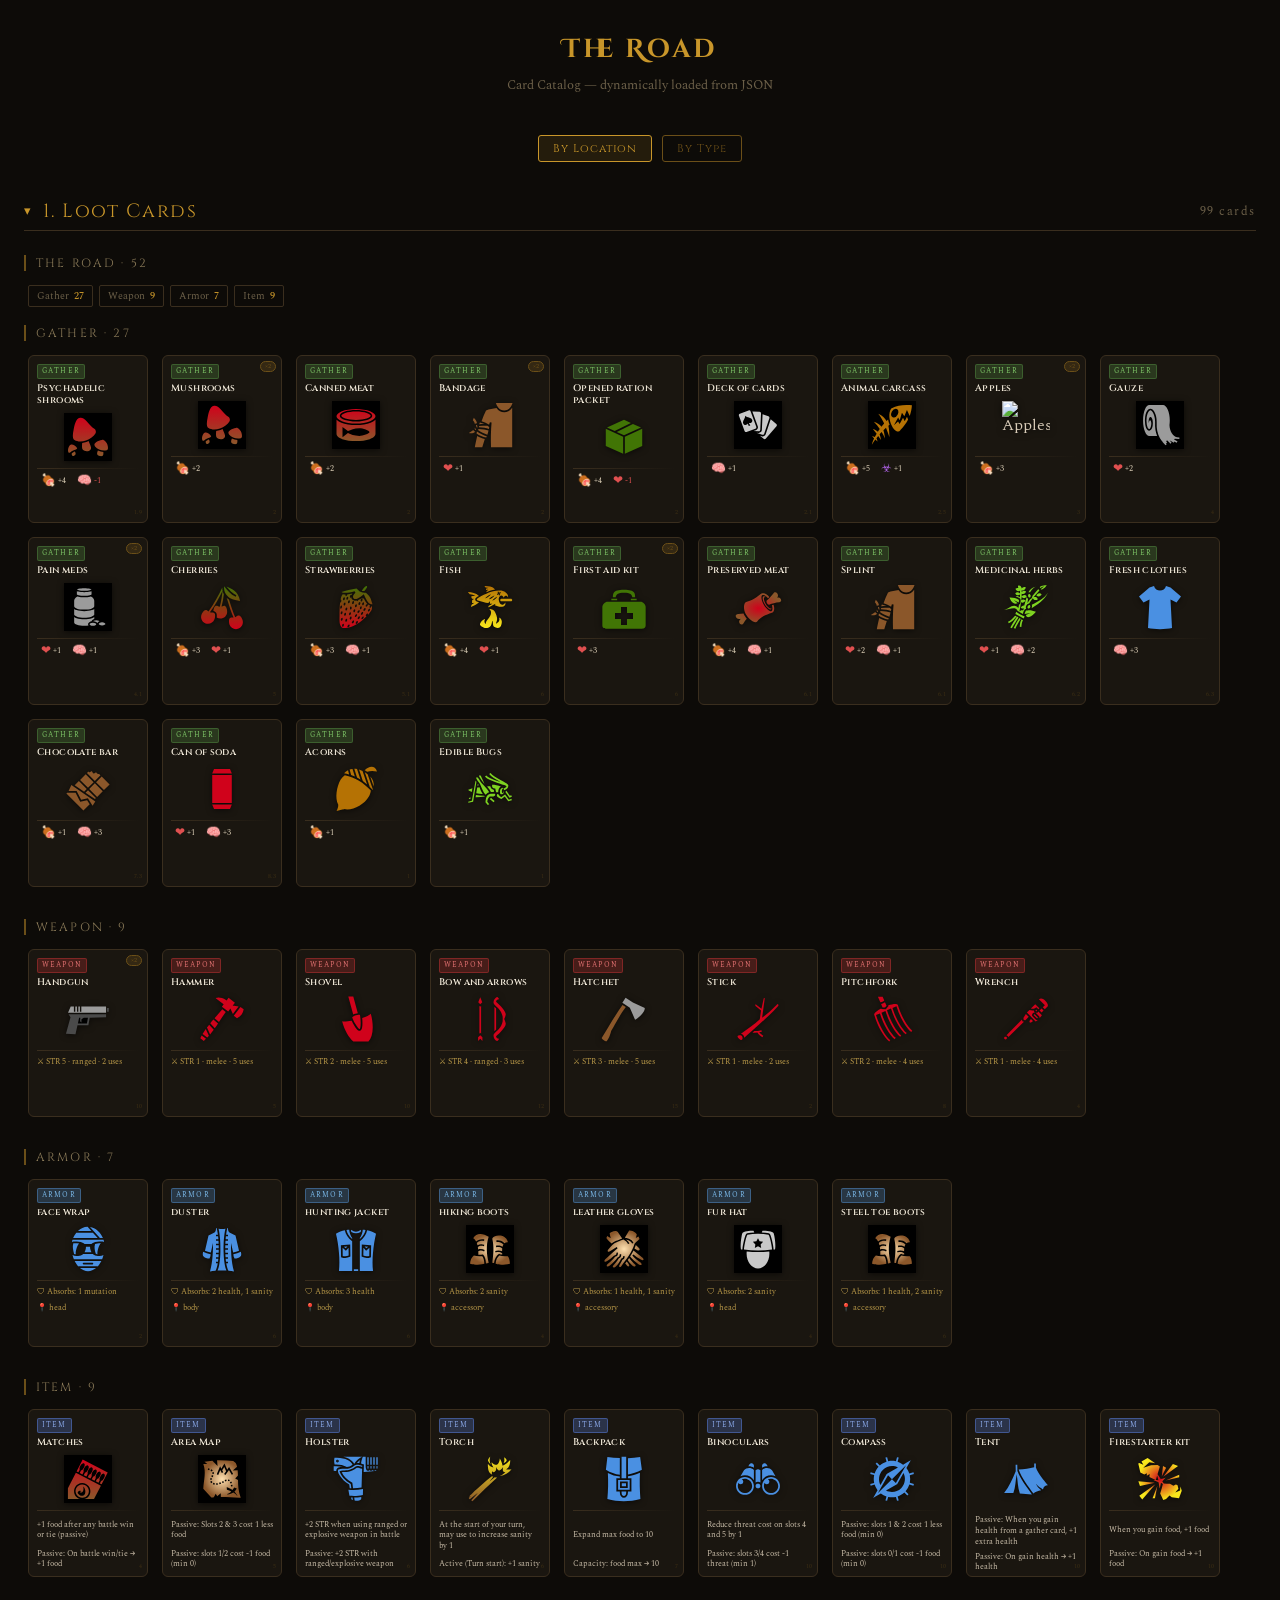
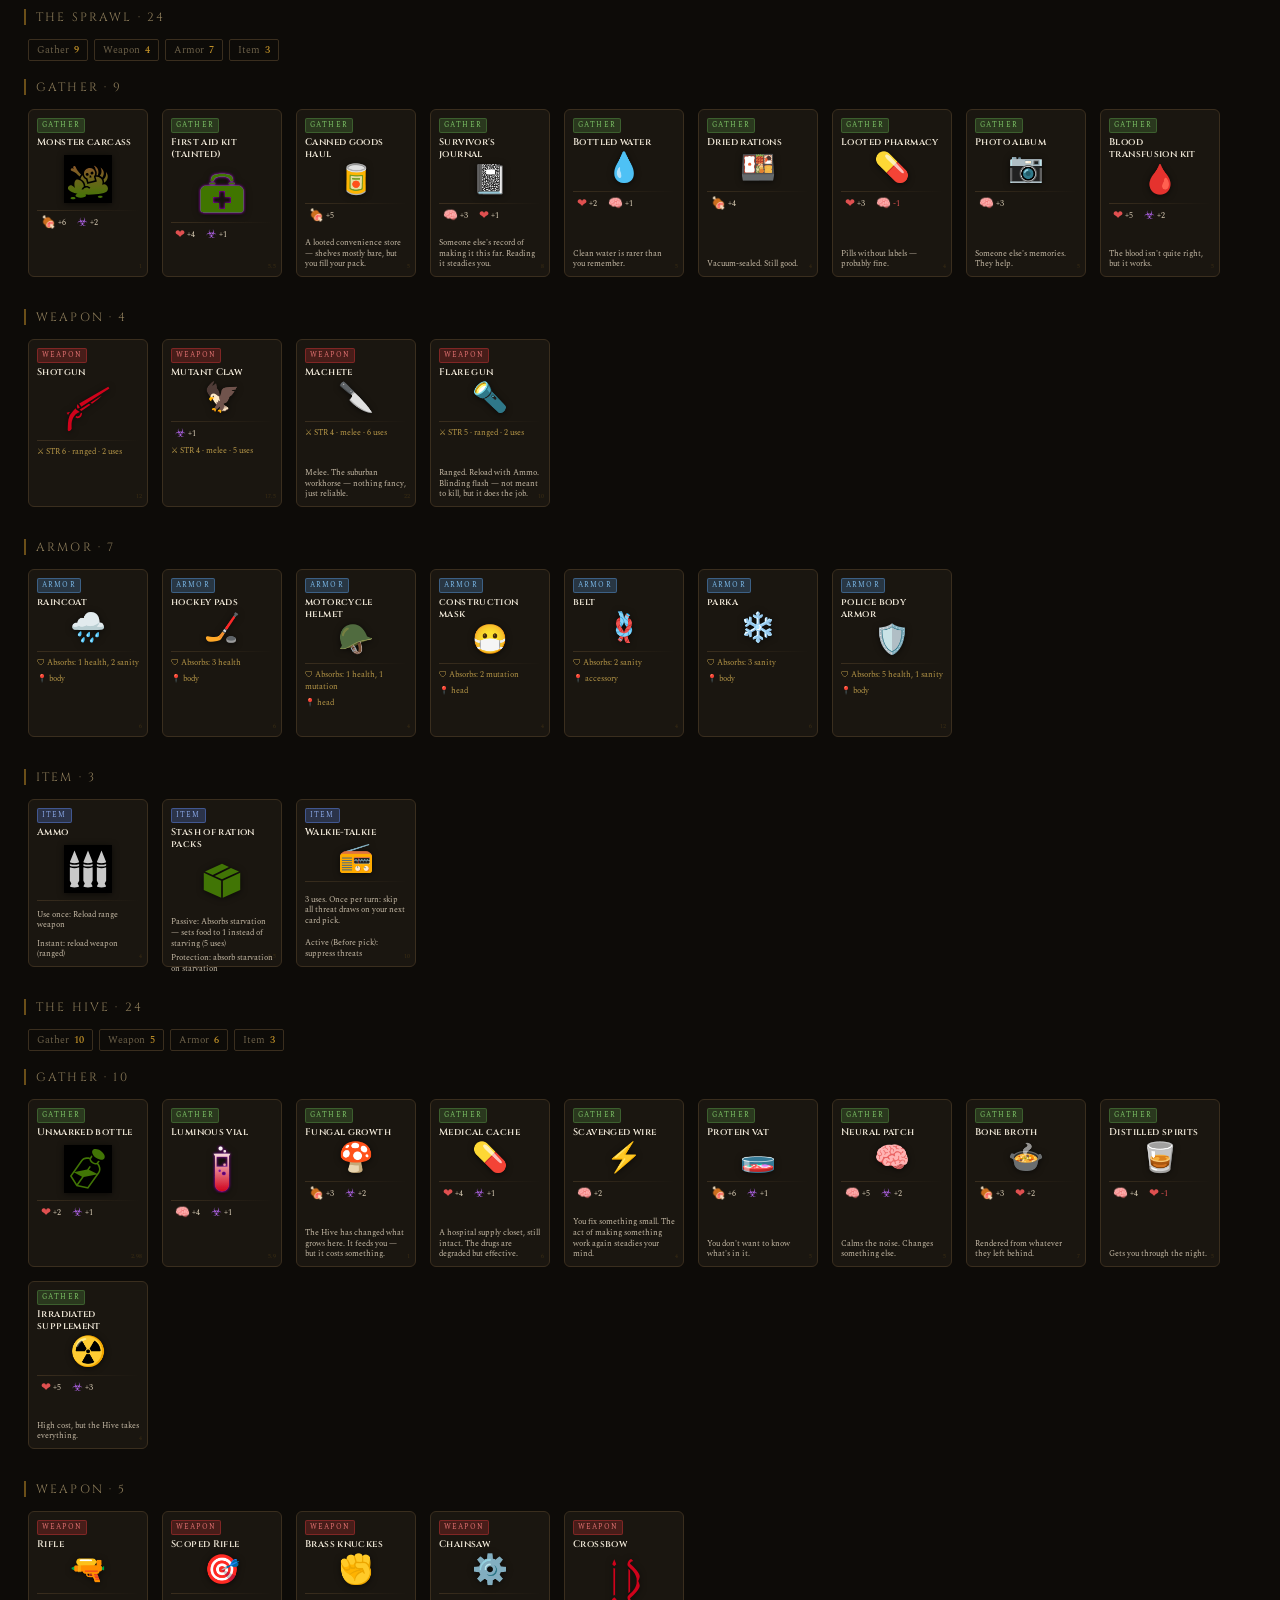
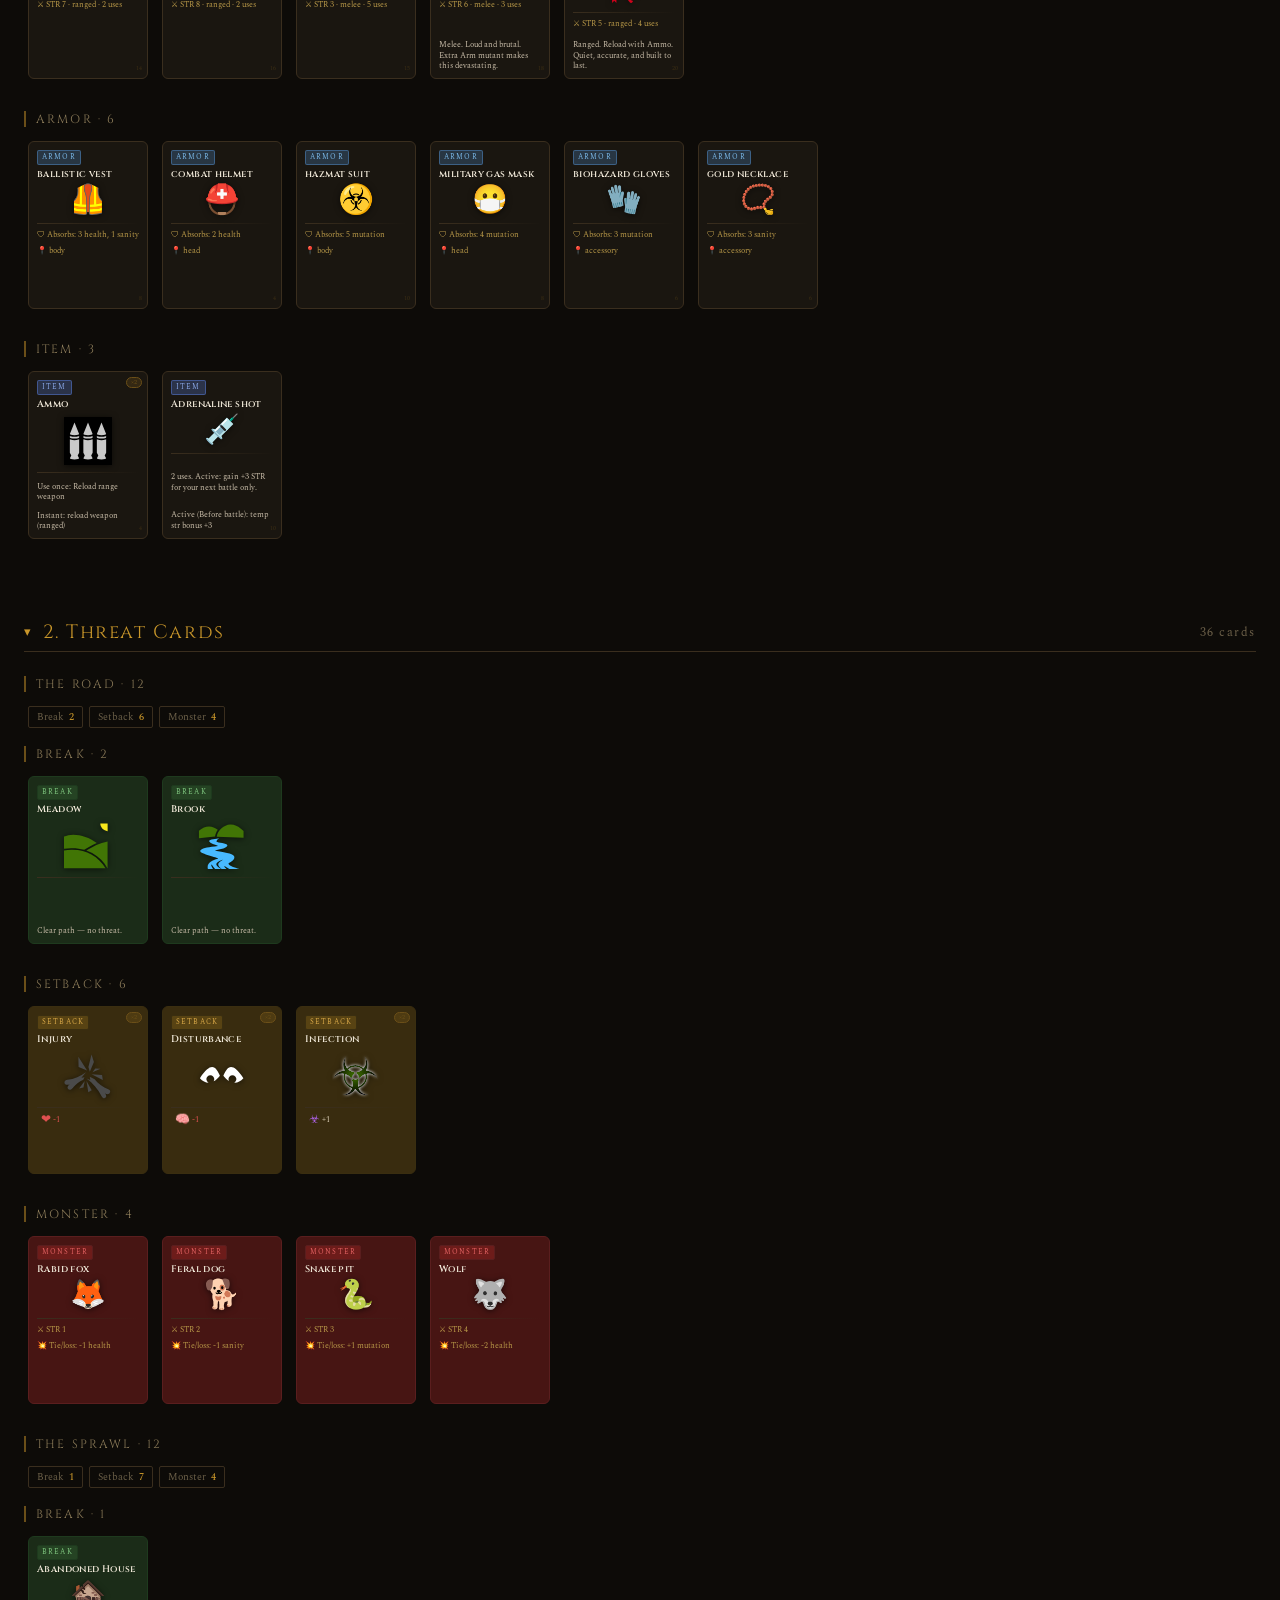
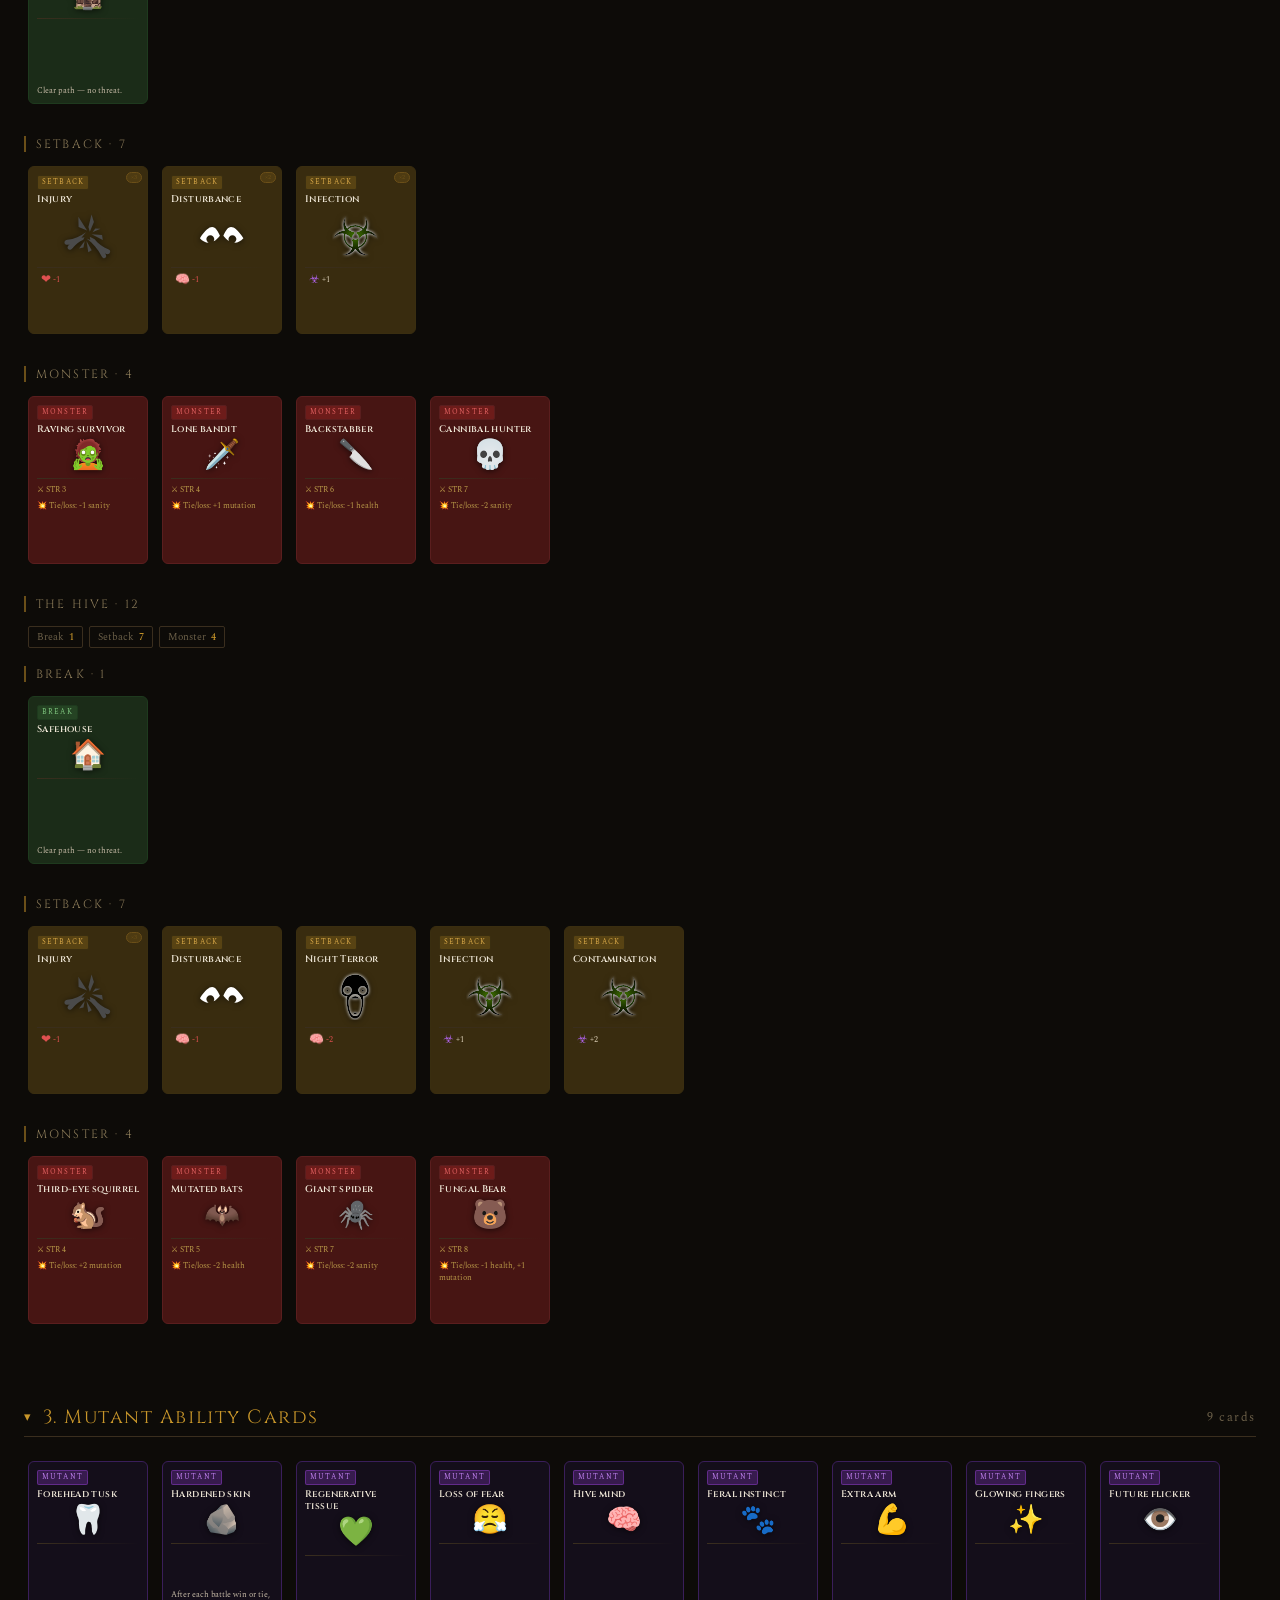
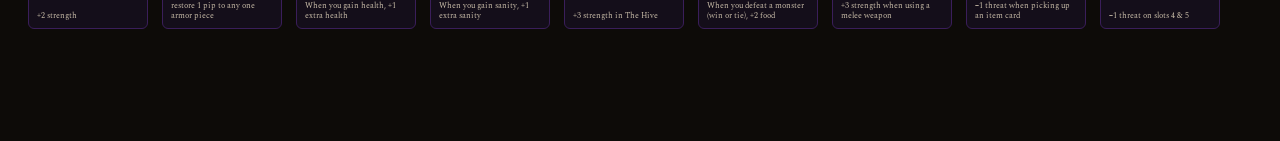
==== catalog.html @ d45b9154 "code regactoring part 1 (broken)" ====
<!DOCTYPE html>
<html lang="en">
<head>
  <meta charset="UTF-8">
  <meta name="viewport" content="width=device-width, initial-scale=1.0">
  <title>The Road — Card Catalog</title>
  <link href="https://fonts.googleapis.com/css2?family=Cinzel+Decorative:wght@700&family=Cinzel:wght@400;600&family=Spectral:wght@300;400;500&display=swap" rel="stylesheet">
  <style>
    *, *::before, *::after { box-sizing: border-box; margin: 0; padding: 0; }

    :root {
      --bg:       #0d0b08;
      --surface:  #141210;
      --border:   #3a2e1e;
      --gold:     #c8962a;
      --gold-dim: #6b4f18;
      --card-w:   120px;
      --card-h:   168px;
    }

    body {
      background: var(--bg);
      color: #d8cbb8;
      font-family: 'Spectral', serif;
      padding: 32px 24px 64px;
      min-height: 100vh;
    }

    h1 {
      font-family: 'Cinzel Decorative', cursive;
      font-size: 1.6rem;
      color: var(--gold);
      text-align: center;
      margin-bottom: 8px;
      letter-spacing: 0.1em;
    }

    .subtitle {
      text-align: center;
      font-size: 0.8rem;
      color: #6b5f48;
      margin-bottom: 40px;
      font-family: 'Spectral', serif;
    }

    /* ── Section headings ── */
    .section {
      margin-bottom: 48px;
    }

    .section-title {
      font-family: 'Cinzel', serif;
      font-size: 1.2rem;
      color: var(--gold);
      border-bottom: 1px solid var(--border);
      padding-bottom: 6px;
      margin-bottom: 24px;
      letter-spacing: 0.08em;
      cursor: pointer;
      user-select: none;
      display: flex;
      align-items: center;
      gap: 10px;
    }
    .section-title::before {
      content: '▾';
      font-size: 0.8rem;
      transition: transform 0.2s;
    }
    .section-title.collapsed::before {
      transform: rotate(-90deg);
    }
    .section-title .card-count {
      font-family: 'Spectral', serif;
      font-size: 0.75rem;
      color: #6b5f48;
      margin-left: auto;
    }

    .section-body {
      overflow: hidden;
    }
    .section-body.collapsed {
      display: none;
    }

    .group {
      margin-bottom: 32px;
    }

    .group-title {
      font-family: 'Cinzel', serif;
      font-size: 0.75rem;
      color: #8a7a58;
      text-transform: uppercase;
      letter-spacing: 0.18em;
      margin-bottom: 14px;
      padding-left: 4px;
      border-left: 2px solid var(--gold-dim);
      padding-left: 10px;
    }

    .card-row {
      display: flex;
      flex-wrap: wrap;
      gap: 14px;
      padding-left: 4px;
    }

    /* ── Loot card ── */
    .loot-card {
      width: var(--card-w);
      height: var(--card-h);
      background: #1a1610;
      border: 1px solid var(--border);
      border-radius: 6px;
      position: relative;
      display: flex;
      flex-direction: column;
      align-items: flex-start;
      justify-content: flex-start;
      padding: 8px 8px 6px;
      gap: 4px;
      cursor: default;
      transition: border-color 0.15s, box-shadow 0.15s;
    }
    .loot-card:hover {
      border-color: var(--gold-dim);
      box-shadow: 0 4px 20px rgba(200,150,42,0.12);
    }

    /* ── Threat card ── */
    .threat-card {
      width: var(--card-w);
      height: var(--card-h);
      background: #160f0f;
      border: 1px solid #3a1e1e;
      border-radius: 6px;
      position: relative;
      display: flex;
      flex-direction: column;
      align-items: flex-start;
      padding: 8px 8px 6px;
      gap: 4px;
      cursor: default;
      transition: border-color 0.15s, box-shadow 0.15s;
    }
    .threat-card:hover {
      border-color: #6b3030;
      box-shadow: 0 4px 20px rgba(200,50,50,0.12);
    }
    .ttype-monster { border-color: #5a1e1e !important; }
    .ttype-setback { border-color: #3a2e10 !important; }
    .ttype-break   { border-color: #1e3a1e !important; }

    /* ── Mutant card ── */
    .mutant-card {
      width: var(--card-w);
      height: var(--card-h);
      background: #140e1a;
      border: 1px solid #3a1e5a;
      border-radius: 6px;
      position: relative;
      display: flex;
      flex-direction: column;
      align-items: flex-start;
      padding: 8px 8px 6px;
      gap: 4px;
      cursor: default;
      transition: border-color 0.15s, box-shadow 0.15s;
    }
    .mutant-card:hover {
      border-color: #7a3ea8;
      box-shadow: 0 4px 20px rgba(120,50,200,0.14);
    }

    /* ── Shared card internals ── */
    .card-type-badge {
      font-size: 0.44rem;
      letter-spacing: 0.16em;
      text-transform: uppercase;
      padding: 1px 4px;
      border-radius: 2px;
      align-self: flex-start;
      line-height: 1.6;
    }
    .badge-gather  { background: rgba(74,122,58,0.35);  color: #7dc466; border: 1px solid rgba(74,122,58,0.6); }
    .badge-item    { background: rgba(85,119,204,0.3);  color: #8aa8e8; border: 1px solid rgba(85,119,204,0.55); }
    .badge-weapon  { background: rgba(176,48,48,0.3);   color: #e07070; border: 1px solid rgba(176,48,48,0.55); }
    .badge-vehicle { background: rgba(180,120,20,0.3);  color: #d8a040; border: 1px solid rgba(180,120,20,0.55); }
    .badge-armor   { background: rgba(80,140,200,0.28); color: #7ab8e8; border: 1px solid rgba(80,140,200,0.5); }
    .badge-mutant  { background: rgba(140,60,200,0.3);  color: #c080f0; border: 1px solid rgba(140,60,200,0.5); }
    .ttype-break   { background: rgba(60,120,60,0.3);   color: #80c880; border: 1px solid rgba(60,120,60,0.5); }
    .ttype-setback { background: rgba(160,120,30,0.3);  color: #d8a848; border: 1px solid rgba(160,120,30,0.5); }
    .ttype-monster { background: rgba(180,40,40,0.35);  color: #e06060; border: 1px solid rgba(180,40,40,0.6); }

    .card-name {
      font-family: 'Cinzel', serif;
      font-size: 0.6rem;
      font-weight: 600;
      color: #f0e8d8;
      line-height: 1.25;
      letter-spacing: 0.04em;
    }

    .card-icon-img {
      font-size: 1.8rem;
      line-height: 1;
      text-align: center;
      display: block;
      margin: 2px auto 2px;
      filter: drop-shadow(0 1px 3px rgba(0,0,0,0.6));
      align-self: center;
    }
    img.card-icon-img {
      width: 48px;
      height: 48px;
      object-fit: contain;
      font-size: unset;
      display: block;
      margin: 2px auto 2px;
    }

    .card-divider {
      height: 1px;
      background: linear-gradient(to right, var(--border), transparent);
      margin: 1px 0;
      width: 100%;
    }

    .card-effects { display: flex; flex-wrap: wrap; gap: 3px; }

    .effect-chip {
      font-size: 0.5rem;
      padding: 1px 4px;
      border-radius: 2px;
      display: flex;
      align-items: center;
      gap: 2px;
      font-family: 'Spectral', serif;
    }
    .effect-chip .ef-icon { font-size: 0.75rem; line-height: 1; }
    .ef-food     { color: #e08c28; }
    .ef-health   { color: #e05050; }
    .ef-sanity   { color: #6688dd; }
    .ef-mutation { color: #aa60e0; }
    .ef-pos      { color: #ddd0b8; }
    .ef-neg      { color: #e05050; }

    .card-stat {
      font-size: 0.5rem;
      color: #b89848;
      font-family: 'Spectral', serif;
      display: flex;
      align-items: center;
      gap: 3px;
    }

    .card-text {
      font-family: 'Spectral', serif;
      font-size: 0.48rem;
      color: #c8bca8;
      line-height: 1.4;
      margin-top: auto;
    }

    .card-value {
      position: absolute;
      bottom: 5px;
      right: 5px;
      font-size: 0.4rem;
      color: var(--gold-dim);
      opacity: 0.4;
      font-family: 'Spectral', serif;
    }

    /* ── Duplicate badge ── */
    .card-dupe-badge {
      position: absolute;
      top: 5px;
      right: 5px;
      font-size: 0.38rem;
      background: rgba(200,150,42,0.15);
      color: var(--gold-dim);
      border: 1px solid var(--gold-dim);
      border-radius: 10px;
      padding: 0 4px;
      font-family: 'Spectral', serif;
    }

    /* ── View toggle ── */
    .view-bar {
      display: flex;
      gap: 10px;
      justify-content: center;
      margin-bottom: 36px;
      flex-wrap: wrap;
    }
    .view-btn {
      font-family: 'Cinzel', serif;
      font-size: 0.7rem;
      background: transparent;
      border: 1px solid var(--gold-dim);
      color: var(--gold-dim);
      padding: 5px 14px;
      border-radius: 3px;
      cursor: pointer;
      letter-spacing: 0.08em;
      transition: all 0.15s;
    }
    .view-btn:hover, .view-btn.active {
      background: rgba(200,150,42,0.12);
      color: var(--gold);
      border-color: var(--gold);
    }

    /* ── Tally row ── */
    .group-tally {
      display: flex;
      flex-wrap: wrap;
      gap: 6px;
      margin-bottom: 18px;
      padding-left: 4px;
    }
    .tally-chip {
      font-family: 'Spectral', serif;
      font-size: 0.65rem;
      padding: 2px 8px;
      border-radius: 2px;
      border: 1px solid var(--border);
      color: #8a7a58;
      display: flex;
      gap: 5px;
      align-items: center;
    }
    .tally-chip .tally-type {
      text-transform: capitalize;
      color: #6b5f48;
    }
    .tally-chip .tally-n {
      color: var(--gold);
      font-weight: 500;
    }

    /* ── Loading ── */
    #loading {
      text-align: center;
      padding: 60px;
      color: #6b5f48;
      font-family: 'Cinzel', serif;
      font-size: 0.85rem;
    }
    #error-msg {
      display: none;
      text-align: center;
      color: #e05050;
      padding: 40px;
      font-family: 'Spectral', serif;
    }
  </style>
</head>
<body>

<h1>The Road</h1>
<p class="subtitle">Card Catalog — dynamically loaded from JSON</p>

<div id="loading">Loading decks…</div>
<div id="error-msg"></div>

<div id="view-bar" class="view-bar" style="display:none">
  <button class="view-btn active" data-view="location">By Location</button>
  <button class="view-btn" data-view="type">By Type</button>
</div>

<div id="catalog" style="display:none"></div>

<script>
  const EFFECT_META = {
    food:     { icon: '🍖', cls: 'ef-food',     label: 'Food' },
    health:   { icon: '❤',  cls: 'ef-health',   label: 'Health' },
    sanity:   { icon: '🧠', cls: 'ef-sanity',   label: 'Sanity' },
    mutation: { icon: '☣',  cls: 'ef-mutation', label: 'Mutation' },
  };

  const LOCATIONS = ['road', 'sprawl', 'hive'];
  const LOCATION_LABELS = { road: 'The Road', sprawl: 'The Sprawl', hive: 'The Hive' };
  const LOOT_TYPES  = ['gather', 'weapon', 'armor', 'item'];
  const THREAT_TYPES = ['break', 'setback', 'monster'];

  /* ── Icon helper ── */
  function createIconEl(icon, name, className) {
    if (!icon) return null;
    if (icon.toLowerCase().endsWith('.svg') || icon.toLowerCase().endsWith('.png')) {
      const img = document.createElement('img');
      img.src = icon;
      img.alt = name || '';
      img.className = className;
      return img;
    }
    const span = document.createElement('span');
    span.className = className;
    span.textContent = icon;
    return span;
  }

  /* ── Render loot card ── */
  function renderLootCard(card, dupeCount) {
    const wrap = document.createElement('div');
    wrap.className = 'loot-card';

    const badge = document.createElement('div');
    badge.className = `card-type-badge badge-${card.type}`;
    badge.textContent = card.type;
    wrap.appendChild(badge);

    if (dupeCount > 1) {
      const dupe = document.createElement('div');
      dupe.className = 'card-dupe-badge';
      dupe.textContent = `×${dupeCount}`;
      wrap.appendChild(dupe);
    }

    const name = document.createElement('div');
    name.className = 'card-name';
    name.textContent = card.name;
    wrap.appendChild(name);

    const iconEl = createIconEl(card.icon, card.name, 'card-icon-img');
    if (iconEl) wrap.appendChild(iconEl);

    wrap.appendChild(Object.assign(document.createElement('div'), { className: 'card-divider' }));

    if (card.effects && Object.keys(card.effects).length > 0) {
      const efRow = document.createElement('div');
      efRow.className = 'card-effects';
      for (const [key, val] of Object.entries(card.effects)) {
        const meta = EFFECT_META[key];
        if (!meta) continue;
        const chip = document.createElement('div');
        chip.className = 'effect-chip';
        const ico = document.createElement('span');
        ico.className = `ef-icon ${meta.cls}`;
        ico.textContent = meta.icon;
        const num = document.createElement('span');
        num.className = val >= 0 ? 'ef-pos' : 'ef-neg';
        num.textContent = (val > 0 ? '+' : '') + val;
        chip.appendChild(ico); chip.appendChild(num);
        efRow.appendChild(chip);
      }
      wrap.appendChild(efRow);
    }

    if (card.strength != null) {
      const stat = document.createElement('div');
      stat.className = 'card-stat';
      const classTag = card.weapon_class ? ` · ${card.weapon_class}` : '';
      stat.textContent = `⚔ STR ${card.strength}${classTag}` + (card.uses ? ` · ${card.uses} uses` : '');
      wrap.appendChild(stat);
    }
    if (card.move != null) {
      const stat = document.createElement('div');
      stat.className = 'card-stat';
      stat.textContent = `🚗 MOVE ${card.move}` + (card.uses ? ` · ${card.uses} uses` : '');
      wrap.appendChild(stat);
    }
    if (card.absorb != null) {
      const stat = document.createElement('div');
      stat.className = 'card-stat';
      const parts = Object.entries(card.absorb).map(([k,v]) => `${v} ${k}`).join(', ');
      stat.textContent = `🛡 Absorbs: ${parts}`;
      wrap.appendChild(stat);
      const slotTag = document.createElement('div');
      slotTag.className = 'card-stat';
      slotTag.textContent = `📍 ${card.armor_slot}`;
      wrap.appendChild(slotTag);
    }
    if (card.text) {
      const txt = document.createElement('div');
      txt.className = 'card-text';
      txt.textContent = card.text;
      wrap.appendChild(txt);
    }
    if (card.mechanism) {
      const txt = document.createElement('div');
      txt.className = 'card-text';
      txt.textContent = mechanismSummary(card.mechanism);
      wrap.appendChild(txt);
    }

    const val = document.createElement('div');
    val.className = 'card-value';
    val.textContent = card.value;
    wrap.appendChild(val);

    return wrap;
  }

  /* ── Render threat card ── */
  function renderThreatCard(card, dupeCount) {
    const wrap = document.createElement('div');
    wrap.className = `threat-card ttype-${card.type}`;

    const badge = document.createElement('div');
    badge.className = `card-type-badge ttype-${card.type}`;
    badge.textContent = card.type;
    wrap.appendChild(badge);

    if (dupeCount > 1) {
      const dupe = document.createElement('div');
      dupe.className = 'card-dupe-badge';
      dupe.textContent = `×${dupeCount}`;
      wrap.appendChild(dupe);
    }

    const name = document.createElement('div');
    name.className = 'card-name';
    name.textContent = card.name;
    wrap.appendChild(name);

    const iconEl = createIconEl(card.icon, card.name, 'card-icon-img');
    if (iconEl) wrap.appendChild(iconEl);

    wrap.appendChild(Object.assign(document.createElement('div'), { className: 'card-divider' }));

    if (card.effects && Object.keys(card.effects).length > 0) {
      const efRow = document.createElement('div');
      efRow.className = 'card-effects';
      for (const [key, val] of Object.entries(card.effects)) {
        const meta = EFFECT_META[key];
        if (!meta) continue;
        const chip = document.createElement('div');
        chip.className = 'effect-chip';
        const ico = document.createElement('span');
        ico.className = `ef-icon ${meta.cls}`;
        ico.textContent = meta.icon;
        const num = document.createElement('span');
        num.className = val >= 0 ? 'ef-pos' : 'ef-neg';
        num.textContent = (val > 0 ? '+' : '') + val;
        chip.appendChild(ico); chip.appendChild(num);
        efRow.appendChild(chip);
      }
      wrap.appendChild(efRow);
    }

    if (card.strength != null) {
      const stat = document.createElement('div');
      stat.className = 'card-stat';
      stat.textContent = `⚔ STR ${card.strength}`;
      wrap.appendChild(stat);
    }
    if (card.damage) {
      const stat = document.createElement('div');
      stat.className = 'card-stat';
      const parts = Object.entries(card.damage).map(([k,v]) => `${v > 0 ? '+' : ''}${v} ${k}`).join(', ');
      stat.textContent = `💥 Tie/loss: ${parts}`;
      wrap.appendChild(stat);
    }
    if (card.type === 'break') {
      const txt = document.createElement('div');
      txt.className = 'card-text';
      txt.textContent = 'Clear path — no threat.';
      wrap.appendChild(txt);
    }

    return wrap;
  }

  /* ── Render mutant card ── */
  function renderMutantCard(card) {
    const wrap = document.createElement('div');
    wrap.className = 'mutant-card';

    const badge = document.createElement('div');
    badge.className = 'card-type-badge badge-mutant';
    badge.textContent = 'mutant';
    wrap.appendChild(badge);

    const name = document.createElement('div');
    name.className = 'card-name';
    name.textContent = card.name;
    wrap.appendChild(name);

    const iconEl = createIconEl(card.icon, card.name, 'card-icon-img');
    if (iconEl) wrap.appendChild(iconEl);

    wrap.appendChild(Object.assign(document.createElement('div'), { className: 'card-divider' }));

    const txt = document.createElement('div');
    txt.className = 'card-text';
    txt.textContent = card.text;
    wrap.appendChild(txt);

    return wrap;
  }

  /* ── Human-readable mechanism summary ── */
  function mechanismSummary(m) {
    if (!m) return '';
    switch (m.type) {
      case 'passive_event': {
        const triggerLabel = {
          battle_win_or_tie: 'On battle win/tie',
          gather_gain: `On gain ${m.stat_filter ?? 'any stat'}`,
          starvation: 'On starvation',
        }[m.trigger] ?? m.trigger;
        const eff = m.effect ? Object.entries(m.effect).map(([k,v]) => `${v>0?'+':''}${v} ${k}`).join(', ') : '';
        return `Passive: ${triggerLabel} → ${eff}`;
      }
      case 'cost_modifier': {
        const slotLabel = m.slots ? `slots ${m.slots.join('/')}` : 'all slots';
        return `Passive: ${slotLabel} cost ${m.amount > 0 ? '+' : ''}${m.amount} ${m.cost} (min ${m.min ?? 0})`;
      }
      case 'battle_str': {
        const cond = m.weapon_classes ? m.weapon_classes.join('/') : 'any';
        return `Passive: +${m.bonus} STR with ${cond} weapon`;
      }
      case 'active': {
        const timingLabel = { turn_start: 'Turn start', pre_pick: 'Before pick', pre_battle: 'Before battle' }[m.timing] ?? m.timing;
        const eff = typeof m.effect === 'string'
          ? m.effect.replace(/_/g, ' ')
          : Object.entries(m.effect).map(([k,v]) => `${v>0?'+':''}${v} ${k}`).join(', ');
        return `Active (${timingLabel}): ${eff}${m.bonus ? ` +${m.bonus}` : ''}`;
      }
      case 'instant': {
        return `Instant: ${m.effect.replace(/_/g, ' ')}${m.weapon_class ? ` (${m.weapon_class})` : ''}`;
      }
      case 'capacity': {
        return `Capacity: ${m.stat} max → ${m.max}`;
      }
      case 'protection': {
        return `Protection: ${m.effect.replace(/_/g, ' ')} on ${m.trigger}`;
      }
      default:
        return `${m.type}`;
    }
  }

  /* ── Group cards, collapsing duplicates ── */
  function collapsedupes(cards) {
    const seen = new Map();
    for (const card of cards) {
      const key = card.name;
      if (seen.has(key)) {
        seen.get(key).count++;
      } else {
        seen.set(key, { card, count: 1 });
      }
    }
    return [...seen.values()];
  }

  /* ── Build section with collapse toggle ── */
  function buildSection(title, bodyFn) {
    const section = document.createElement('div');
    section.className = 'section';

    const heading = document.createElement('div');
    heading.className = 'section-title';
    heading.textContent = title;

    const countSpan = document.createElement('span');
    countSpan.className = 'card-count';
    heading.appendChild(countSpan);

    const body = document.createElement('div');
    body.className = 'section-body';

    heading.addEventListener('click', () => {
      heading.classList.toggle('collapsed');
      body.classList.toggle('collapsed');
    });

    section.appendChild(heading);
    section.appendChild(body);

    const totalCards = bodyFn(body);
    countSpan.textContent = `${totalCards} cards`;

    return section;
  }

  /* ── Build a card group (sub-heading + card row) ── */
  function buildGroup(label, cardEls, count) {
    if (cardEls.length === 0) return null;
    const group = document.createElement('div');
    group.className = 'group';
    const title = document.createElement('div');
    title.className = 'group-title';
    const displayCount = count ?? cardEls.length;
    title.textContent = `${label} · ${displayCount}`;
    group.appendChild(title);
    const row = document.createElement('div');
    row.className = 'card-row';
    cardEls.forEach(el => row.appendChild(el));
    group.appendChild(row);
    return group;
  }

  /* ── Build a tally row from {type → count} map ── */
  function buildTallyRow(tallies) {
    const row = document.createElement('div');
    row.className = 'group-tally';
    for (const [type, n] of Object.entries(tallies)) {
      if (!n) continue;
      const chip = document.createElement('div');
      chip.className = 'tally-chip';
      chip.innerHTML = `<span class="tally-type">${type}</span><span class="tally-n">${n}</span>`;
      row.appendChild(chip);
    }
    return row;
  }

  /* ── Main render ── */
  let allLoot = [], allThreats = [], allMutants = [];
  let currentView = 'location';

  function renderCatalog() {
    const catalog = document.getElementById('catalog');
    catalog.innerHTML = '';

    /* ─── 1. LOOT ─── */
    catalog.appendChild(buildSection('1. Loot Cards', body => {
      let total = 0;

      if (currentView === 'location') {
        for (const loc of LOCATIONS) {
          const locCards = allLoot.filter(c => (c.location ?? '').toLowerCase() === loc);
          if (!locCards.length) continue;

          const locGroup = document.createElement('div');
          locGroup.className = 'group';
          const locTitle = document.createElement('div');
          locTitle.className = 'group-title';
          locTitle.textContent = `${LOCATION_LABELS[loc] ?? loc} · ${locCards.length}`;
          locGroup.appendChild(locTitle);

          // Tally by type for this location
          const tallies = {};
          for (const type of LOOT_TYPES) {
            const n = locCards.filter(c => c.type === type).length;
            if (n) tallies[type] = n;
          }
          locGroup.appendChild(buildTallyRow(tallies));

          for (const type of LOOT_TYPES) {
            const typeCards = locCards.filter(c => c.type === type);
            if (!typeCards.length) continue;
            const duped = collapsedupes(typeCards);
            const cardEls = duped.map(({ card, count }) => renderLootCard(card, count));
            const sub = buildGroup(type, cardEls, typeCards.length);
            if (sub) locGroup.appendChild(sub);
            total += typeCards.length;
          }
          body.appendChild(locGroup);
        }
      } else {
        // by type — show location breakdown in tally
        for (const type of LOOT_TYPES) {
          const typeCards = allLoot.filter(c => c.type === type);
          if (!typeCards.length) continue;
          const duped = collapsedupes(typeCards);
          const cardEls = duped.map(({ card, count }) => renderLootCard(card, count));
          const group = buildGroup(type, cardEls, typeCards.length);
          if (group) {
            const tallies = {};
            for (const loc of LOCATIONS) {
              const n = typeCards.filter(c => (c.location ?? '').toLowerCase() === loc).length;
              if (n) tallies[LOCATION_LABELS[loc]] = n;
            }
            group.insertBefore(buildTallyRow(tallies), group.querySelector('.card-row'));
            body.appendChild(group);
          }
          total += typeCards.length;
        }
      }
      return total;
    }));

    /* ─── 2. THREATS ─── */
    catalog.appendChild(buildSection('2. Threat Cards', body => {
      let total = 0;

      const threatLocs = ['The Road', 'The Sprawl', 'The Hive'];
      if (currentView === 'location') {
        for (const loc of threatLocs) {
          const locCards = allThreats.filter(c => c.location === loc);
          if (!locCards.length) continue;

          const locGroup = document.createElement('div');
          locGroup.className = 'group';
          const locTitle = document.createElement('div');
          locTitle.className = 'group-title';
          locTitle.textContent = `${loc} · ${locCards.length}`;
          locGroup.appendChild(locTitle);

          const tallies = {};
          for (const type of THREAT_TYPES) {
            const n = locCards.filter(c => c.type === type).length;
            if (n) tallies[type] = n;
          }
          locGroup.appendChild(buildTallyRow(tallies));

          for (const type of THREAT_TYPES) {
            const typeCards = locCards.filter(c => c.type === type);
            if (!typeCards.length) continue;
            const duped = collapsedupes(typeCards);
            const cardEls = duped.map(({ card, count }) => renderThreatCard(card, count));
            const sub = buildGroup(type, cardEls, typeCards.length);
            if (sub) locGroup.appendChild(sub);
            total += typeCards.length;
          }
          body.appendChild(locGroup);
        }
      } else {
        for (const type of THREAT_TYPES) {
          const typeCards = allThreats.filter(c => c.type === type);
          if (!typeCards.length) continue;
          const duped = collapsedupes(typeCards);
          const cardEls = duped.map(({ card, count }) => renderThreatCard(card, count));
          const group = buildGroup(type, cardEls, typeCards.length);
          if (group) {
            const tallies = {};
            for (const loc of threatLocs) {
              const n = typeCards.filter(c => c.location === loc).length;
              if (n) tallies[loc] = n;
            }
            group.insertBefore(buildTallyRow(tallies), group.querySelector('.card-row'));
            body.appendChild(group);
          }
          total += typeCards.length;
        }
      }
      return total;
    }));

    /* ─── 3. MUTANTS ─── */
    catalog.appendChild(buildSection('3. Mutant Ability Cards', body => {
      const row = document.createElement('div');
      row.className = 'card-row';
      allMutants.forEach(card => row.appendChild(renderMutantCard(card)));
      body.appendChild(row);
      return allMutants.length;
    }));
  }

  /* ── Load data ── */
  const ts = Date.now();
  Promise.all([
    fetch(`loot-deck.json?v=${ts}`).then(r => r.json()),
    fetch(`threat-deck.json?v=${ts}`).then(r => r.json()),
    fetch(`mutant-deck.json?v=${ts}`).then(r => r.json()),
  ]).then(([lootData, threatData, mutantData]) => {
    allLoot    = lootData.loot_deck   ?? [];
    allThreats = threatData.threat_deck ?? [];
    allMutants = mutantData.mutant_deck ?? [];

    document.getElementById('loading').style.display = 'none';
    document.getElementById('catalog').style.display = '';
    document.getElementById('view-bar').style.display = '';

    renderCatalog();
  }).catch(err => {
    document.getElementById('loading').style.display = 'none';
    const errEl = document.getElementById('error-msg');
    errEl.style.display = '';
    errEl.textContent = `Failed to load decks: ${err.message}. Make sure you are running via a local HTTP server (python3 -m http.server).`;
  });

  /* ── View toggle ── */
  document.addEventListener('DOMContentLoaded', () => {
    document.getElementById('view-bar')?.addEventListener('click', e => {
      const btn = e.target.closest('.view-btn');
      if (!btn) return;
      document.querySelectorAll('.view-btn').forEach(b => b.classList.remove('active'));
      btn.classList.add('active');
      currentView = btn.dataset.view;
      renderCatalog();
    });
  });
</script>
</body>
</html>
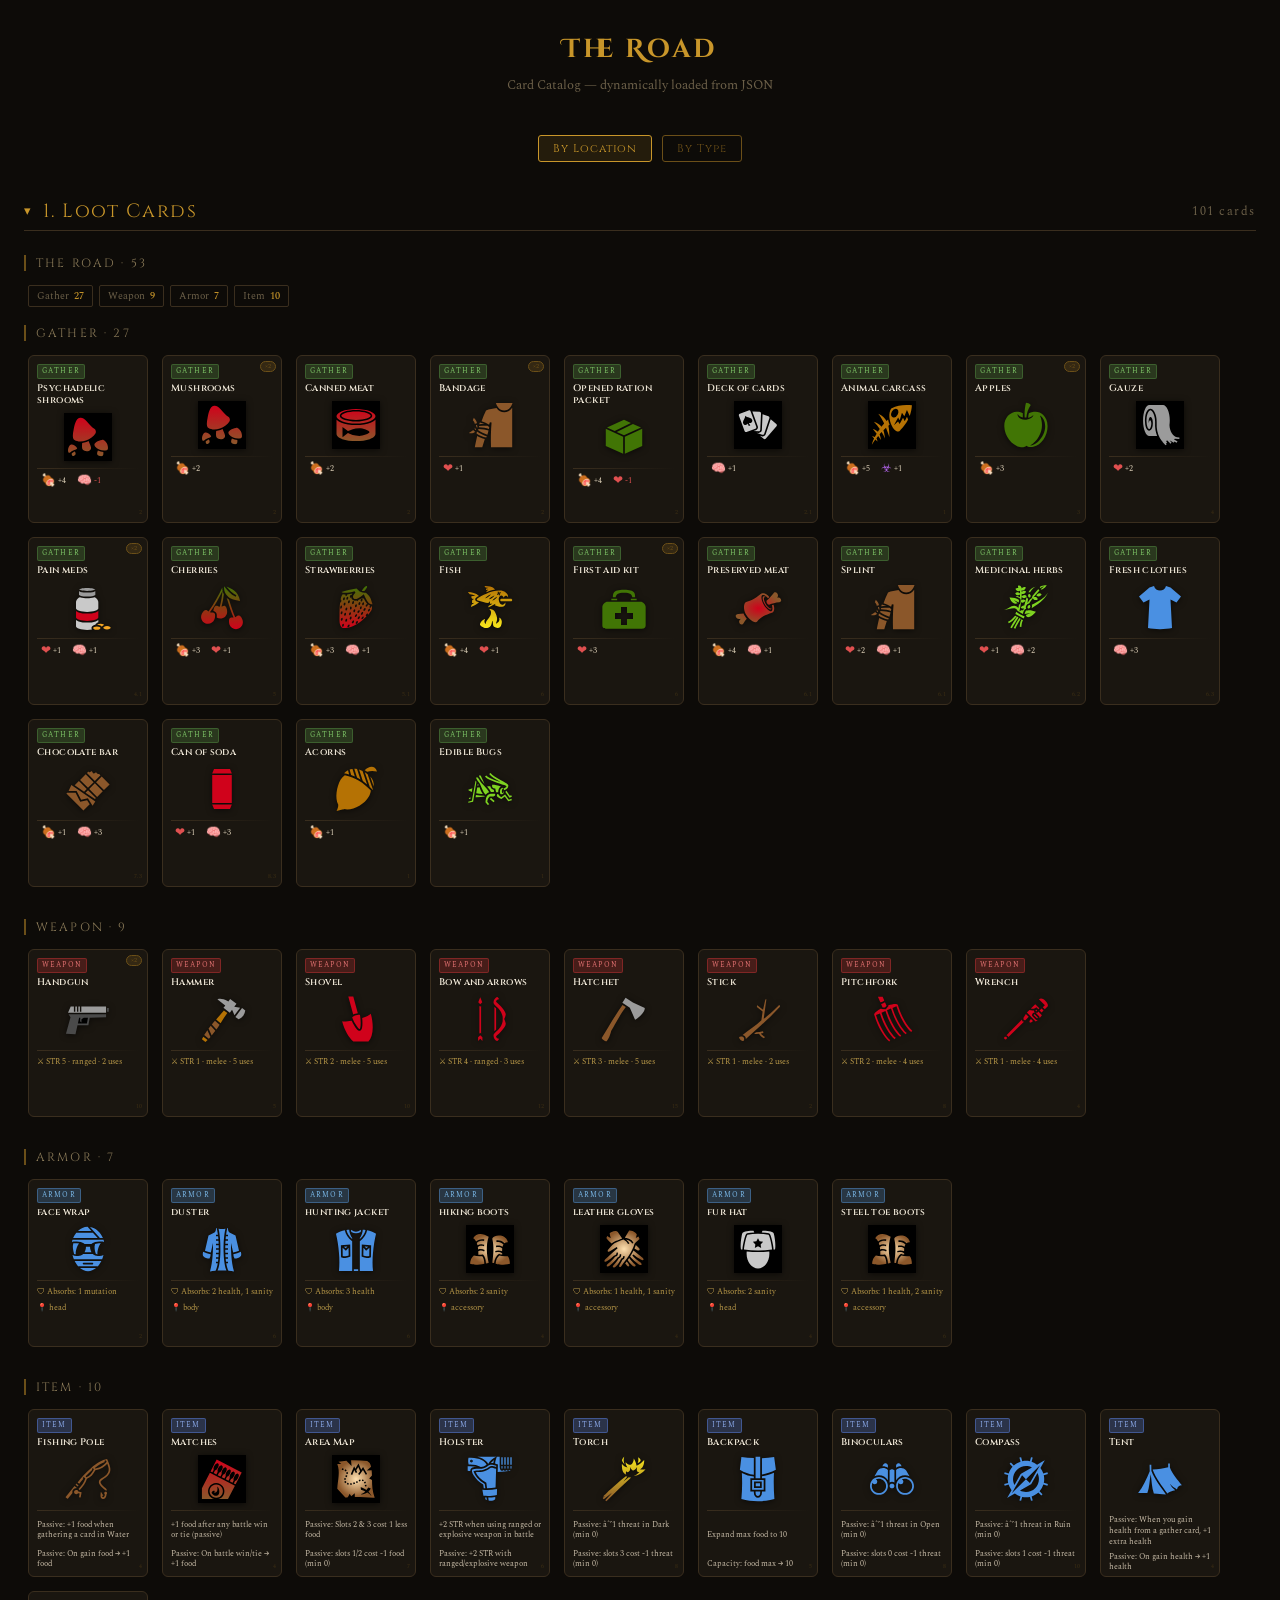
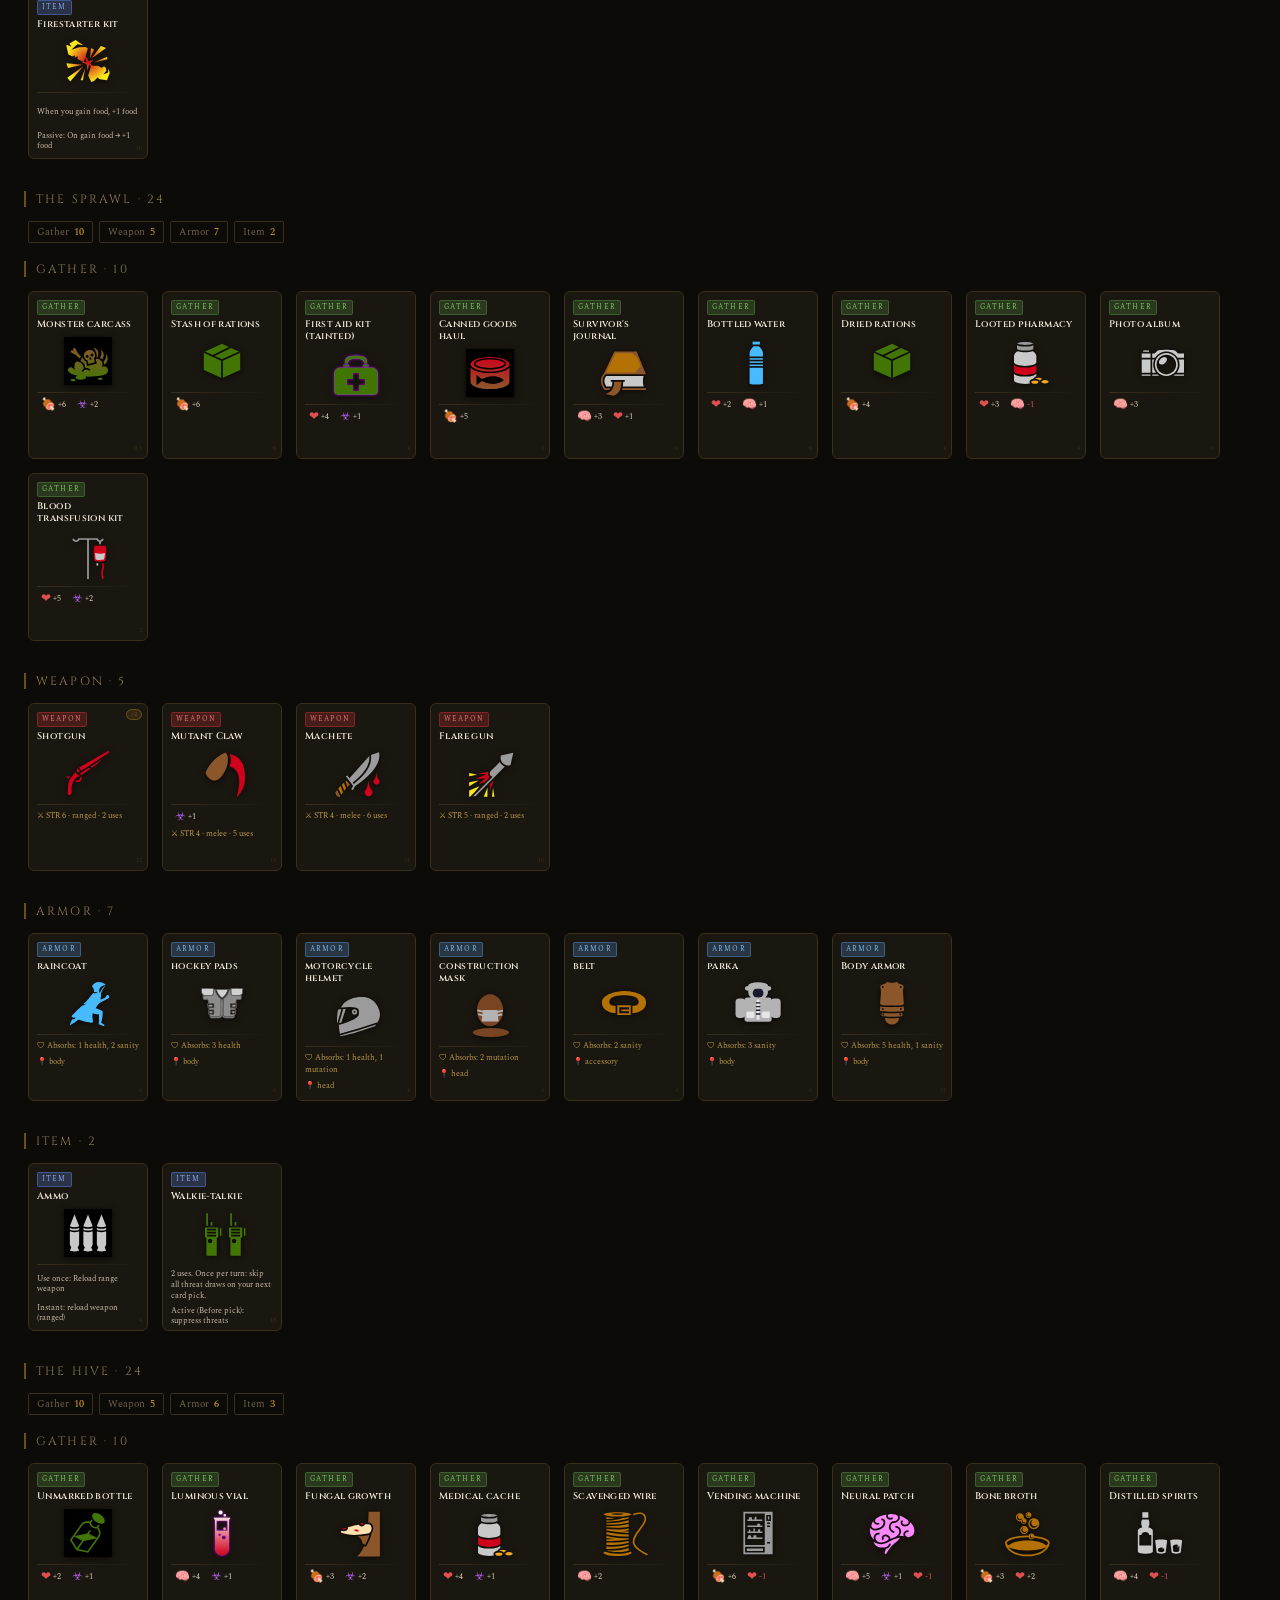
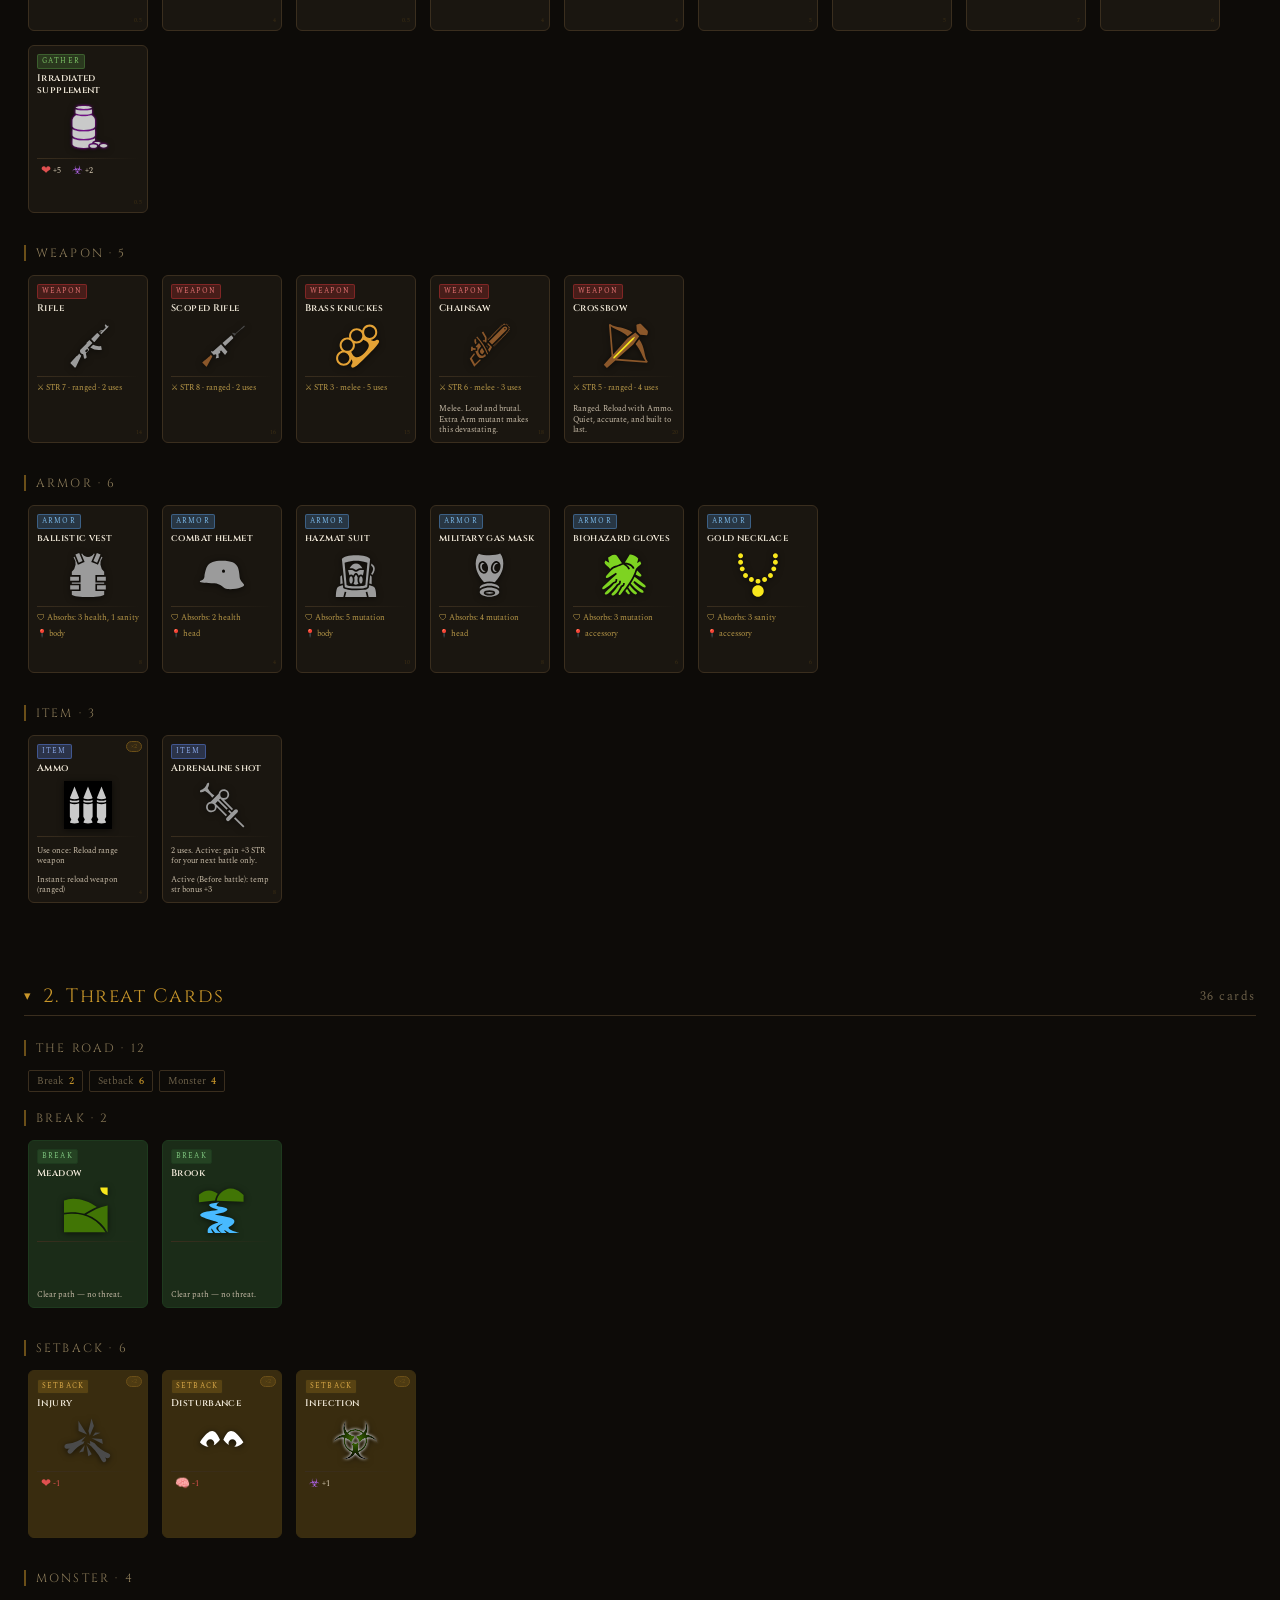
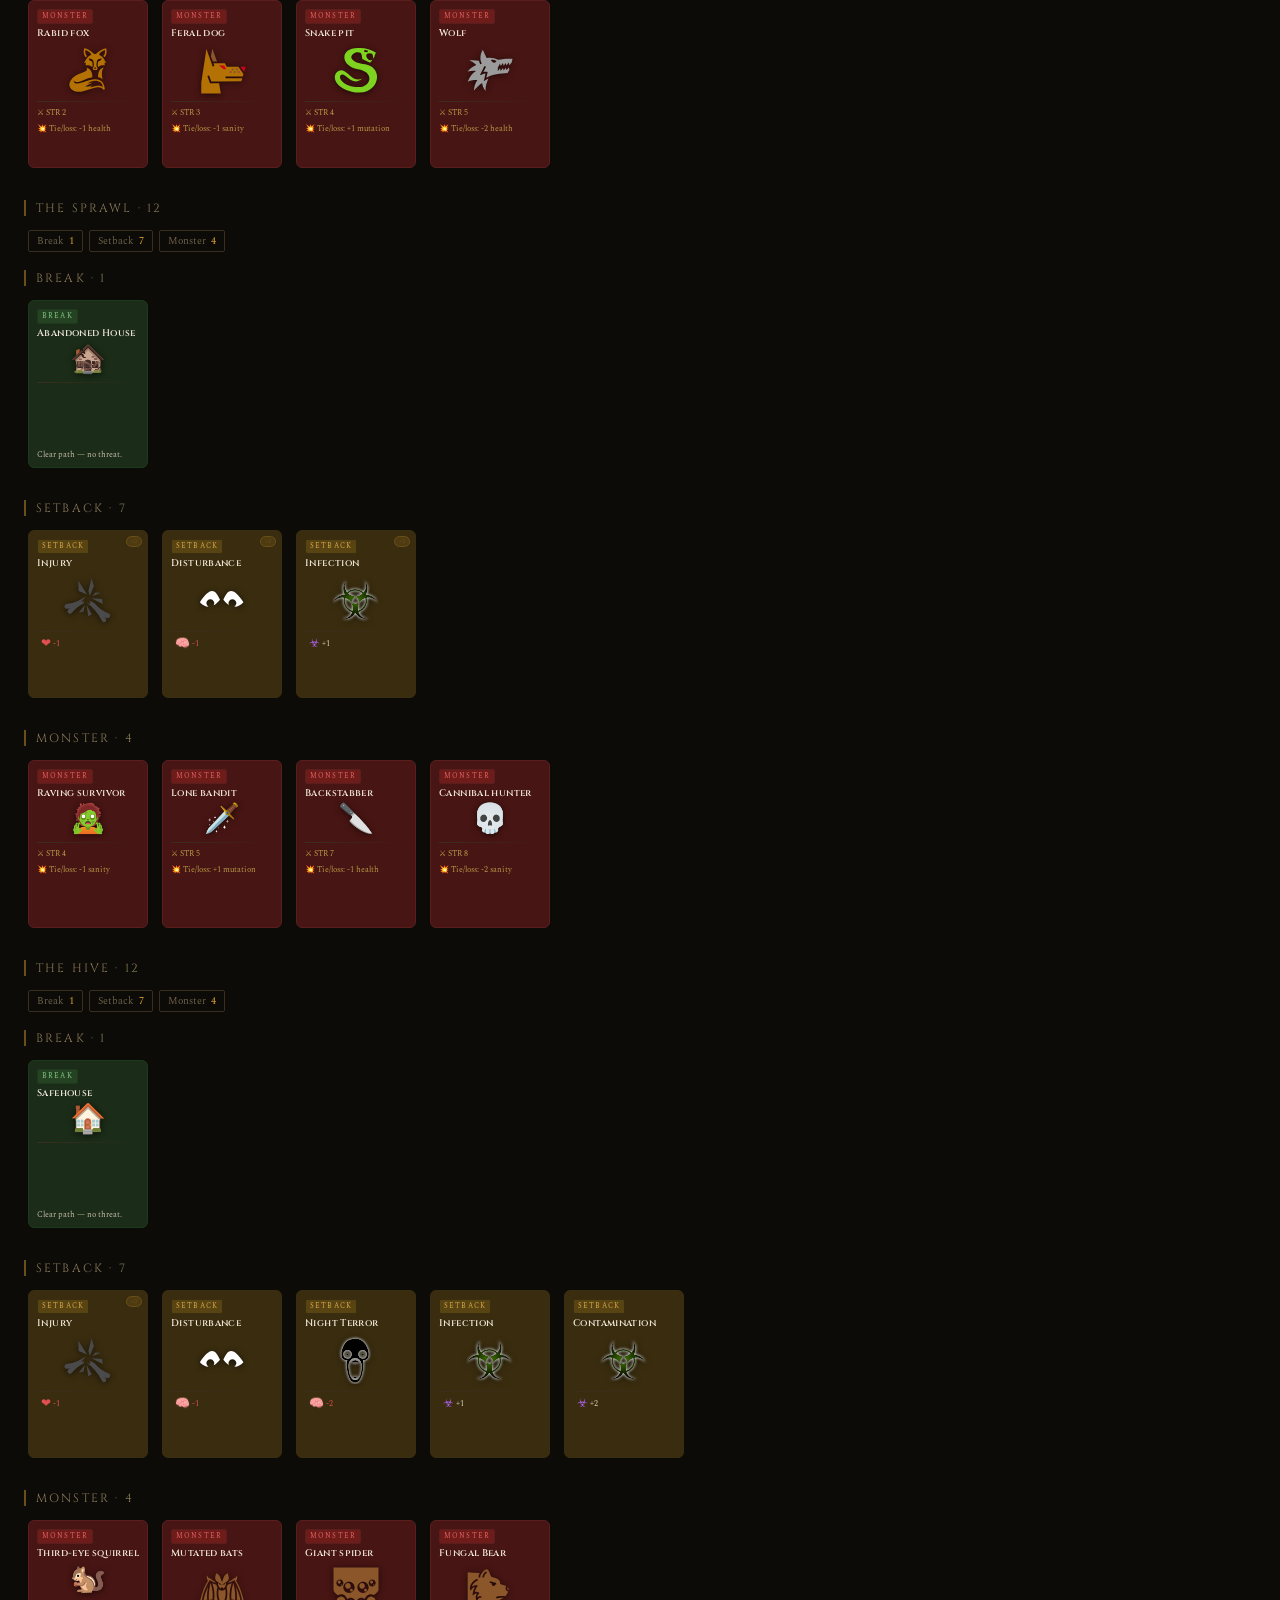
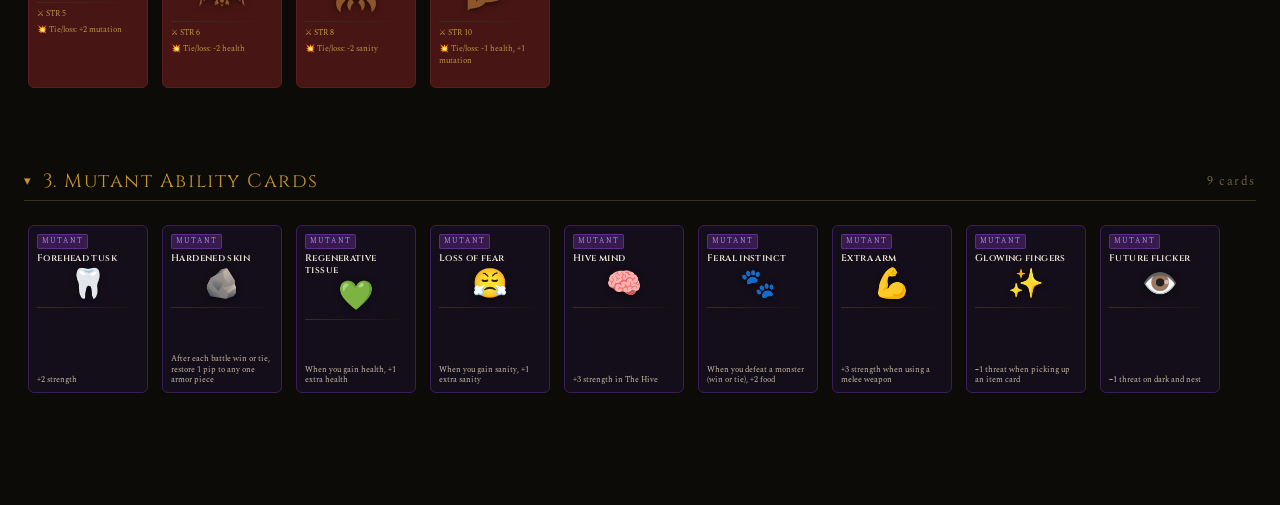
==== commit dff87f69: "log improvements" ====
--- a/catalog.html
+++ b/catalog.html
@@ -626,9 +626,6 @@
       }
       case 'capacity': {
         return `Capacity: ${m.stat} max → ${m.max}`;
-      }
-      case 'protection': {
-        return `Protection: ${m.effect.replace(/_/g, ' ')} on ${m.trigger}`;
       }
       default:
         return `${m.type}`;
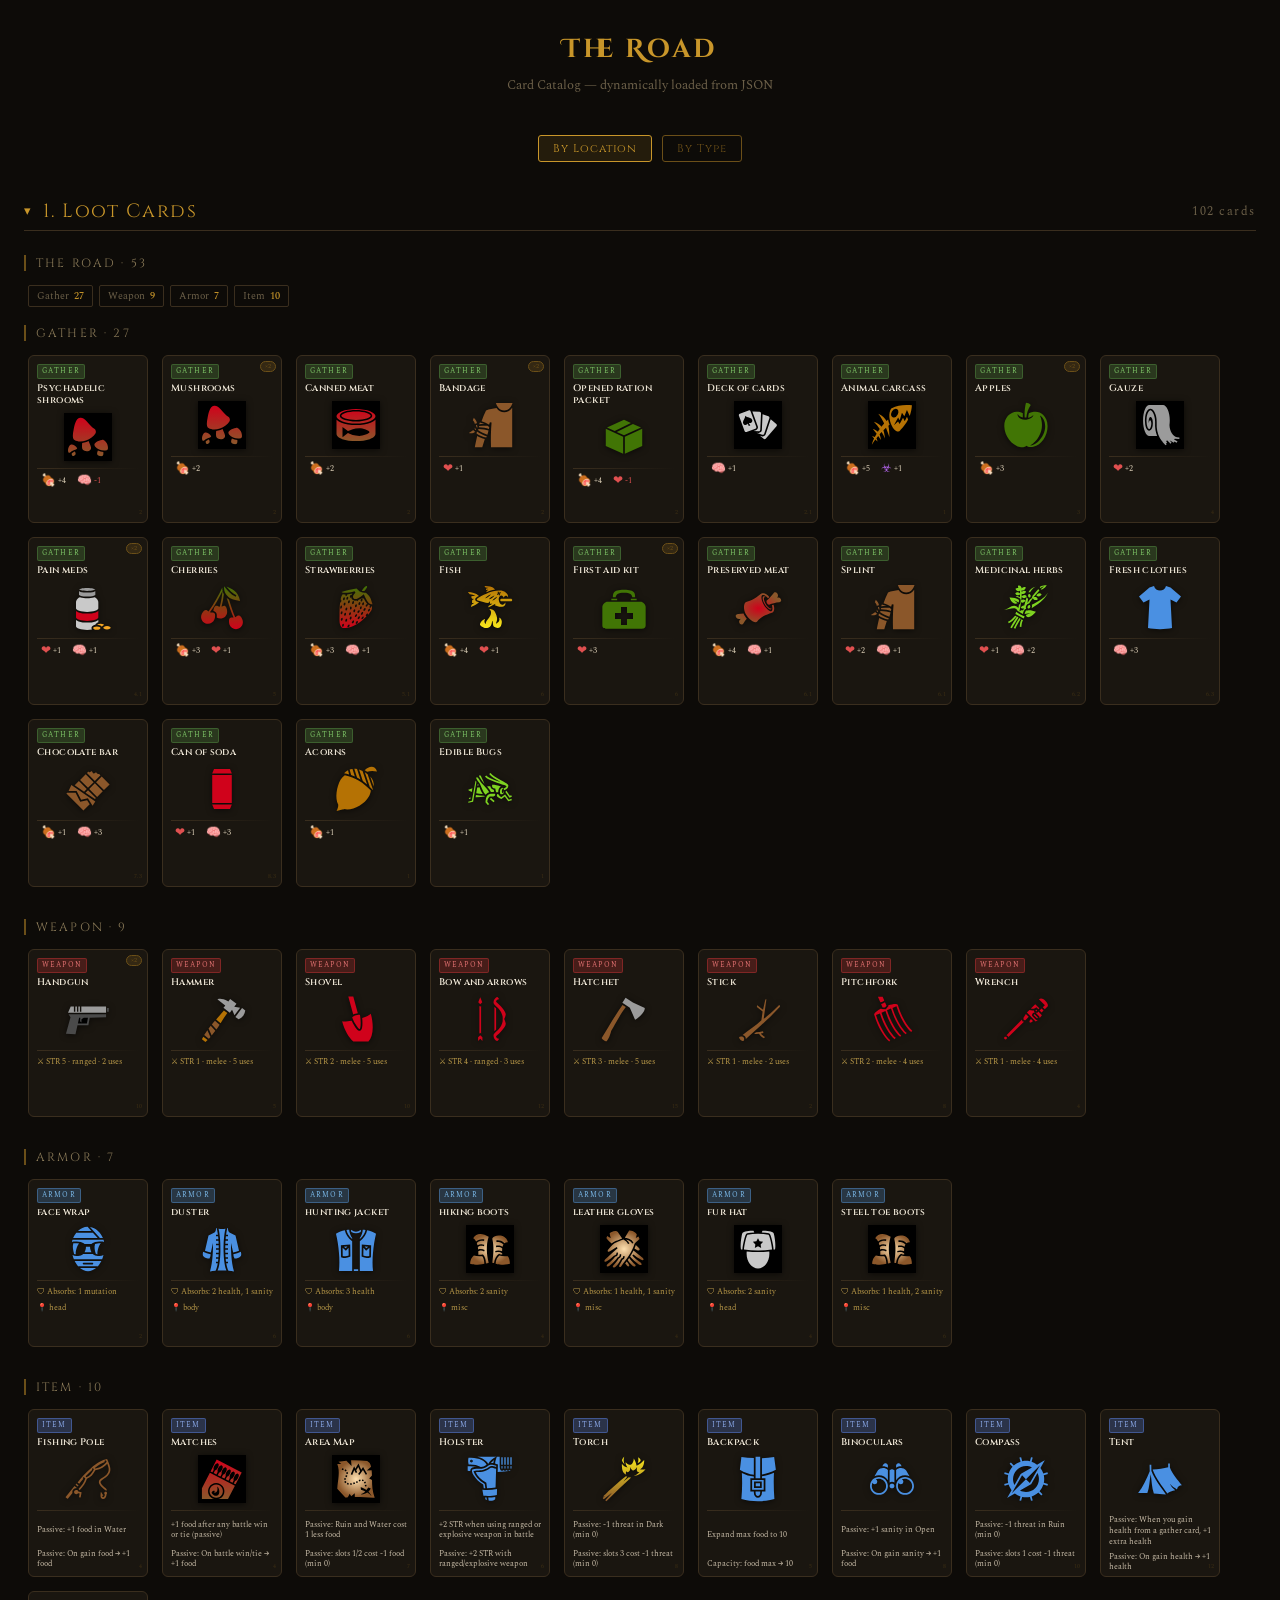
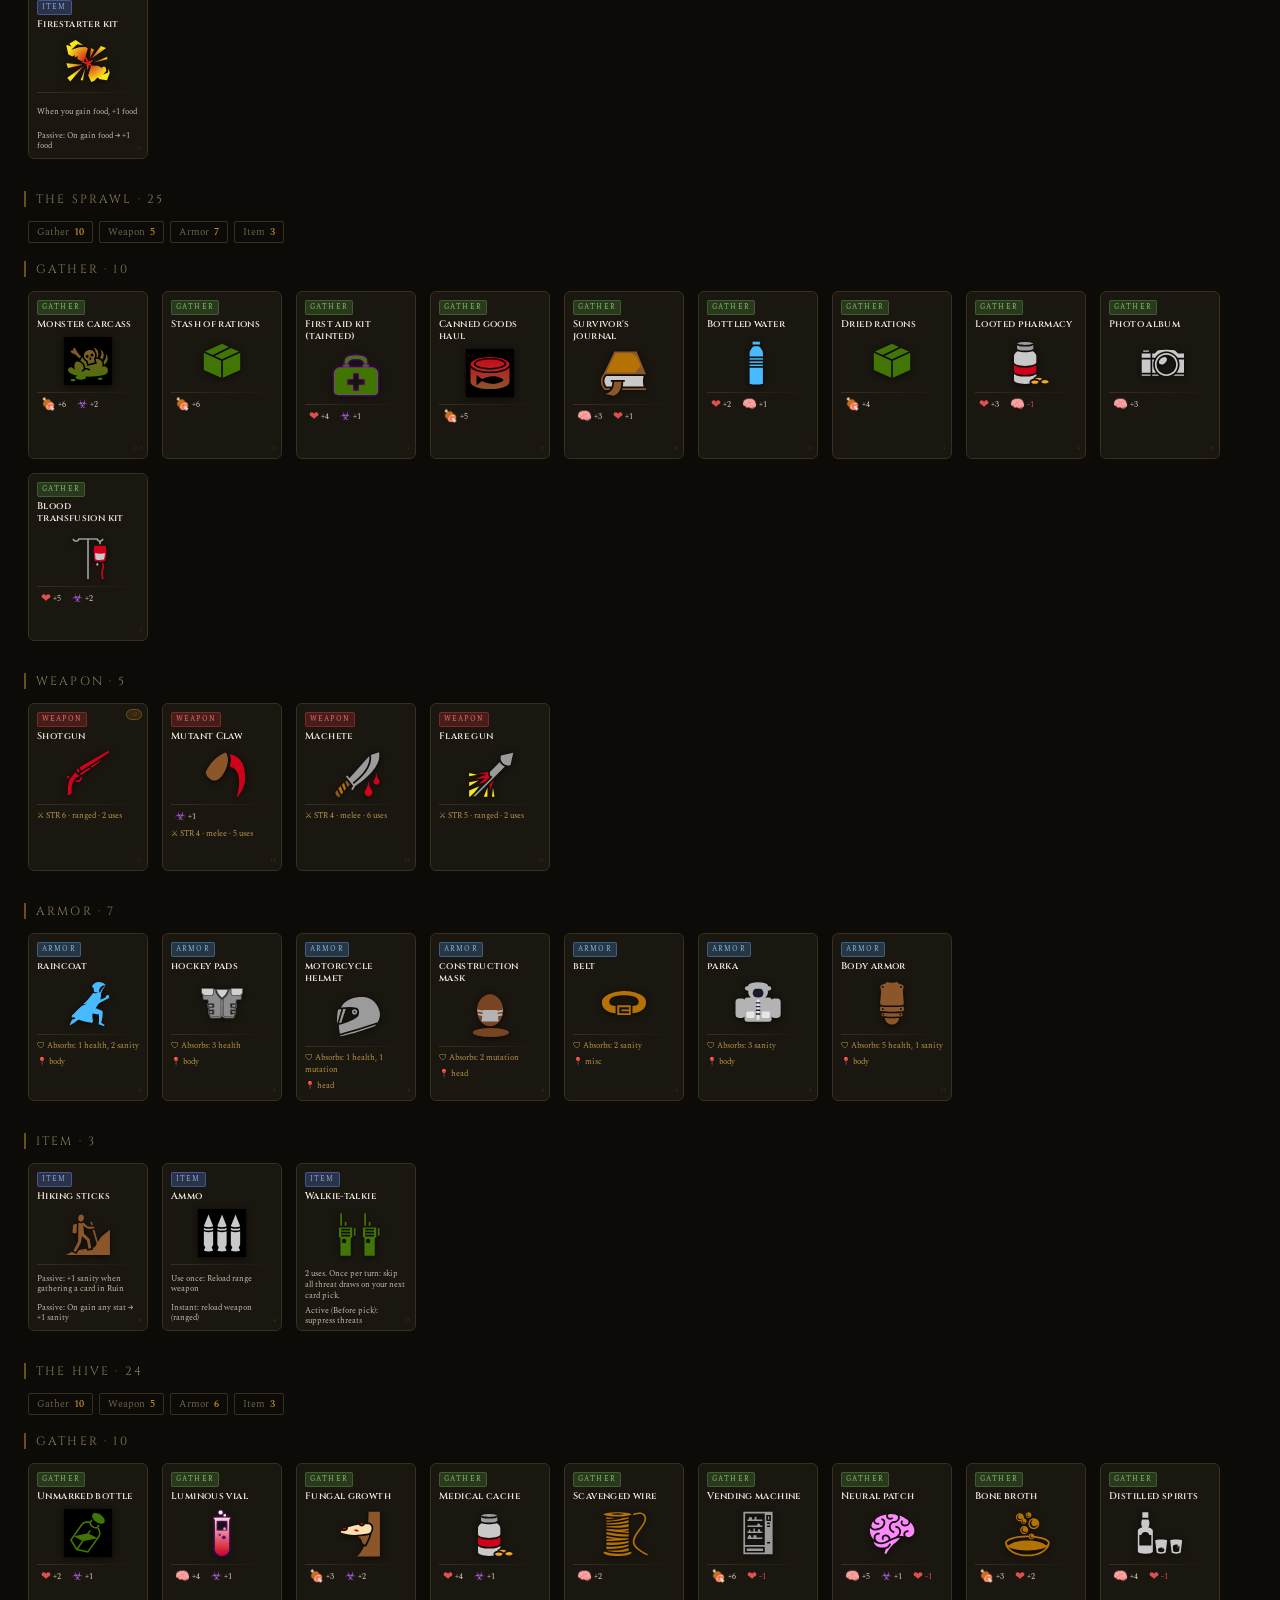
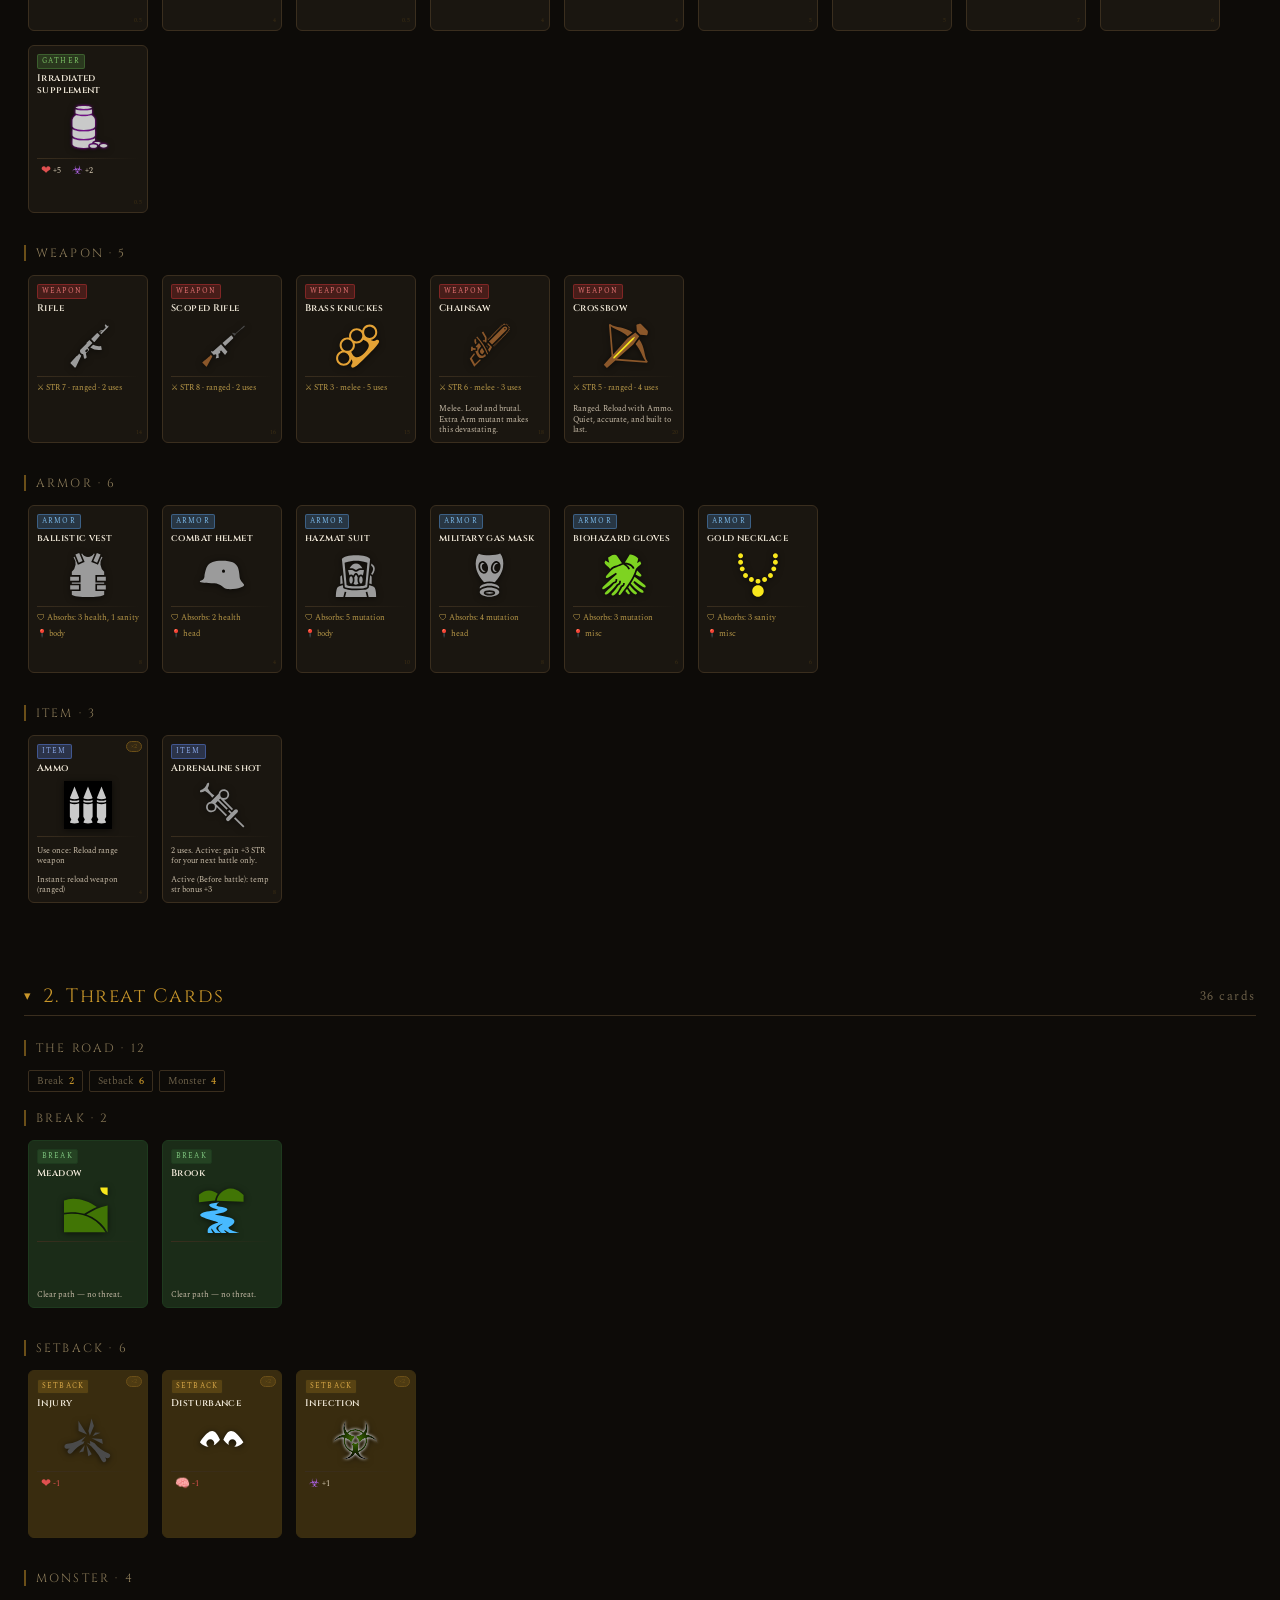
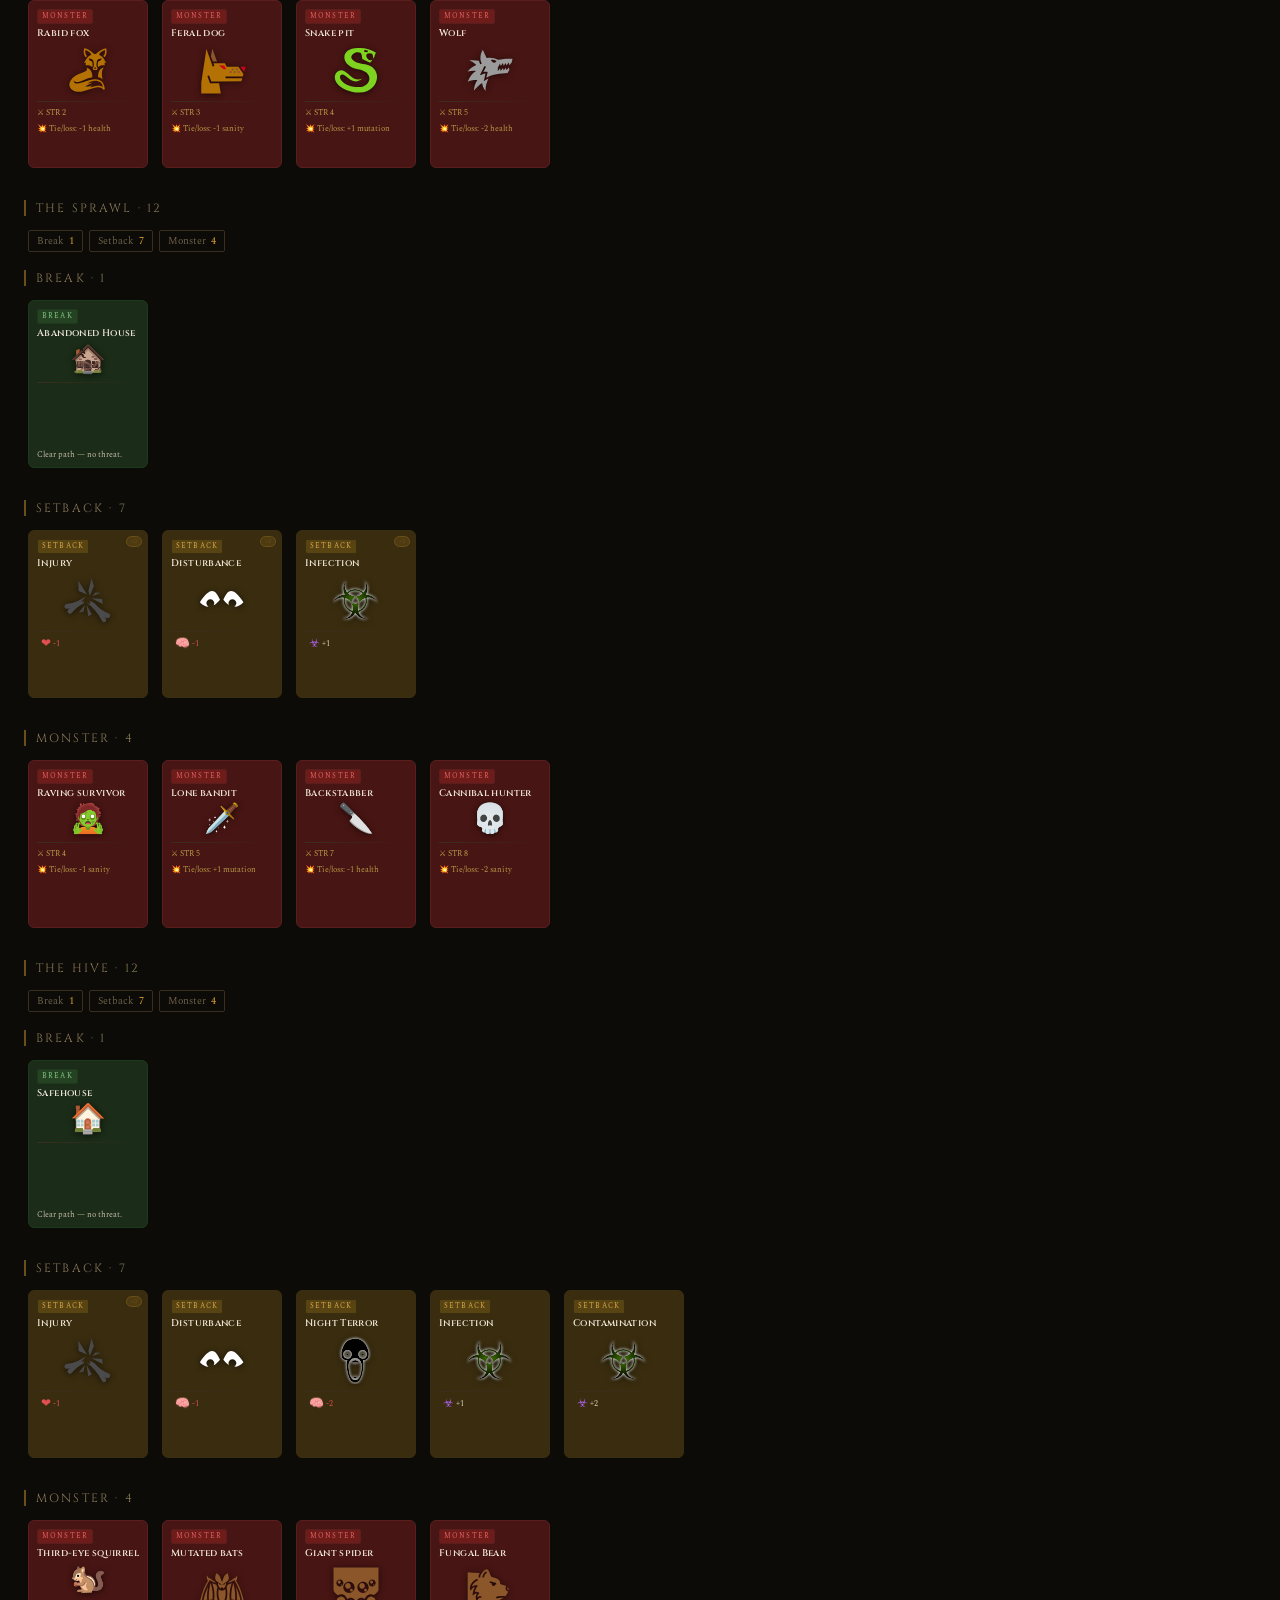
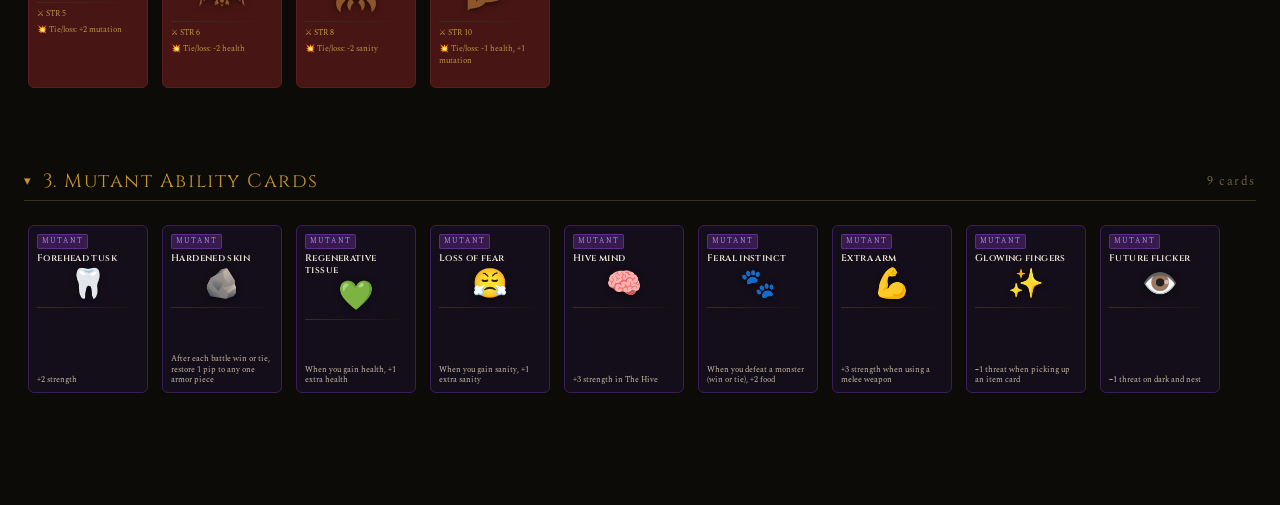
==== commit 75555f5a: "fixes, data management" ====
--- a/catalog.html
+++ b/catalog.html
@@ -843,9 +843,9 @@
   /* ── Load data ── */
   const ts = Date.now();
   Promise.all([
-    fetch(`loot-deck.json?v=${ts}`).then(r => r.json()),
-    fetch(`threat-deck.json?v=${ts}`).then(r => r.json()),
-    fetch(`mutant-deck.json?v=${ts}`).then(r => r.json()),
+    fetch(`data/loot-deck.json?v=${ts}`).then(r => r.json()),
+    fetch(`data/threat-deck.json?v=${ts}`).then(r => r.json()),
+    fetch(`data/mutant-deck.json?v=${ts}`).then(r => r.json()),
   ]).then(([lootData, threatData, mutantData]) => {
     allLoot    = lootData.loot_deck   ?? [];
     allThreats = threatData.threat_deck ?? [];
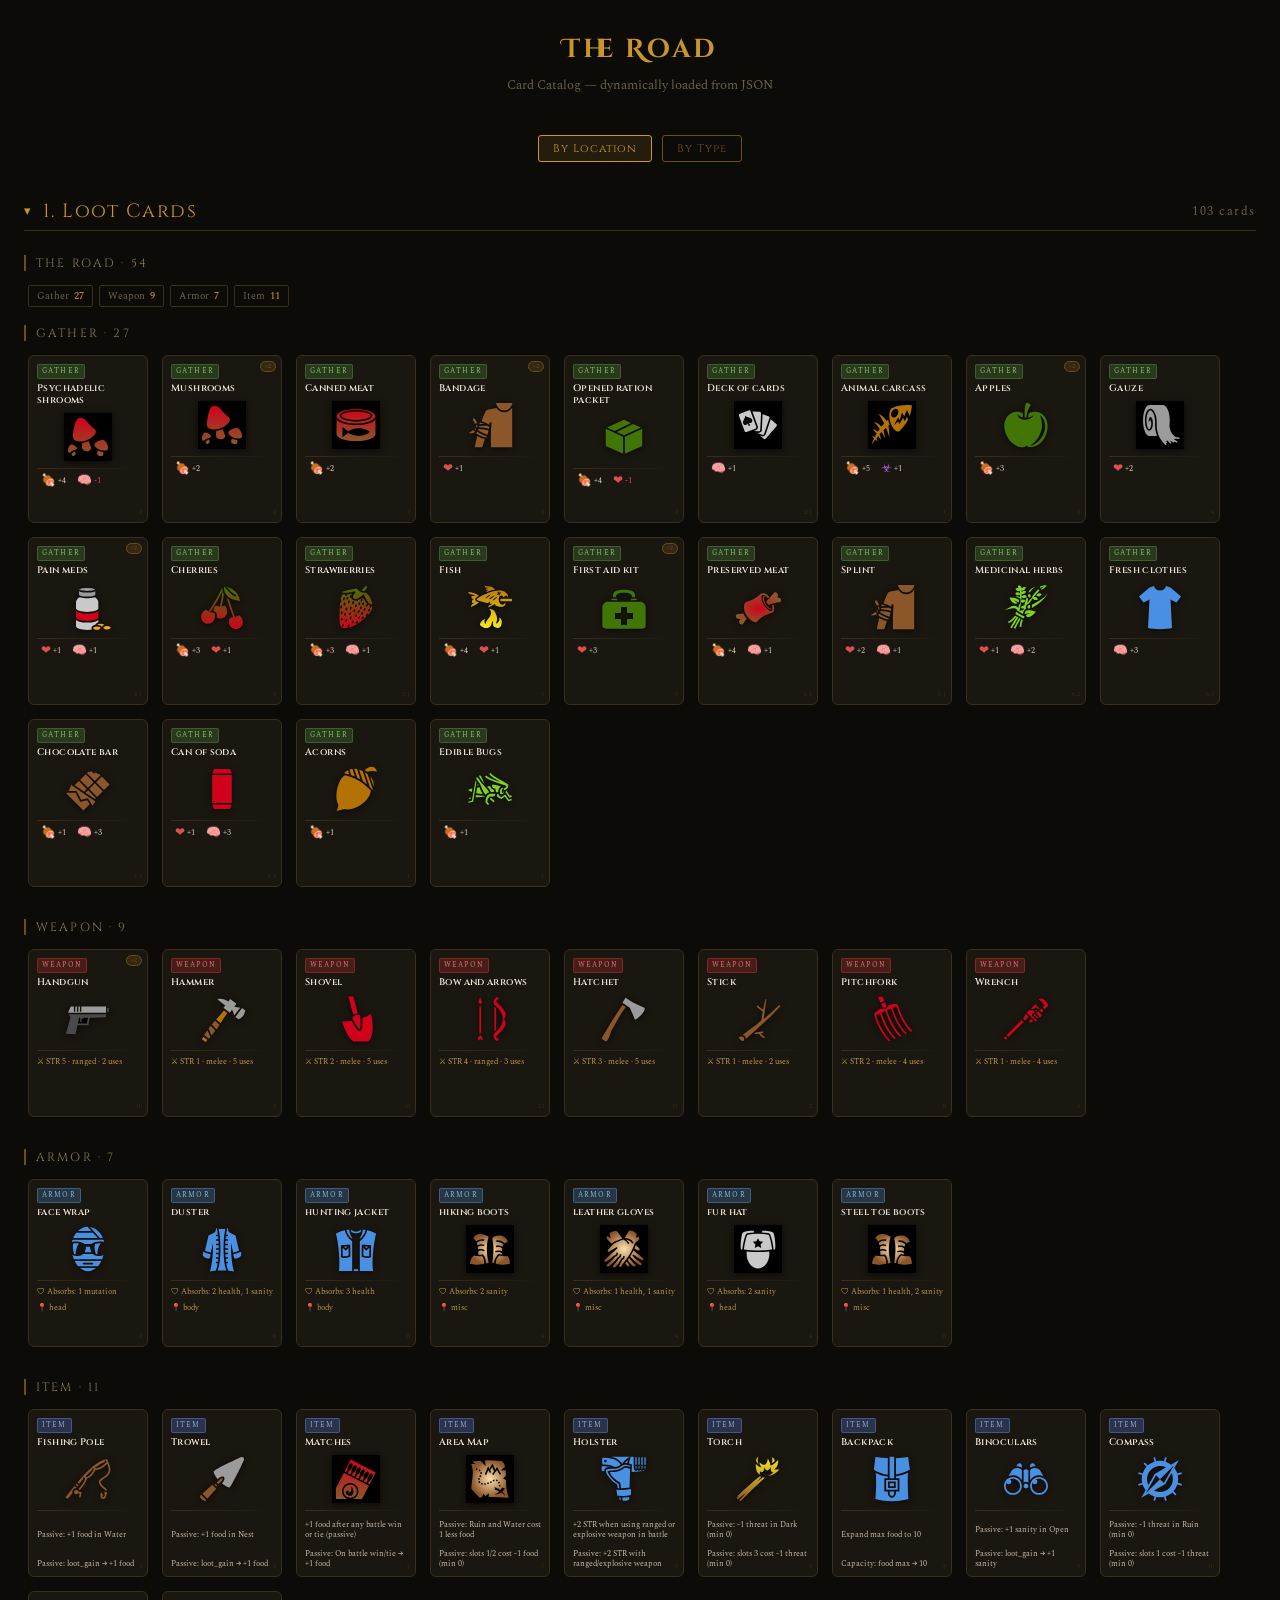
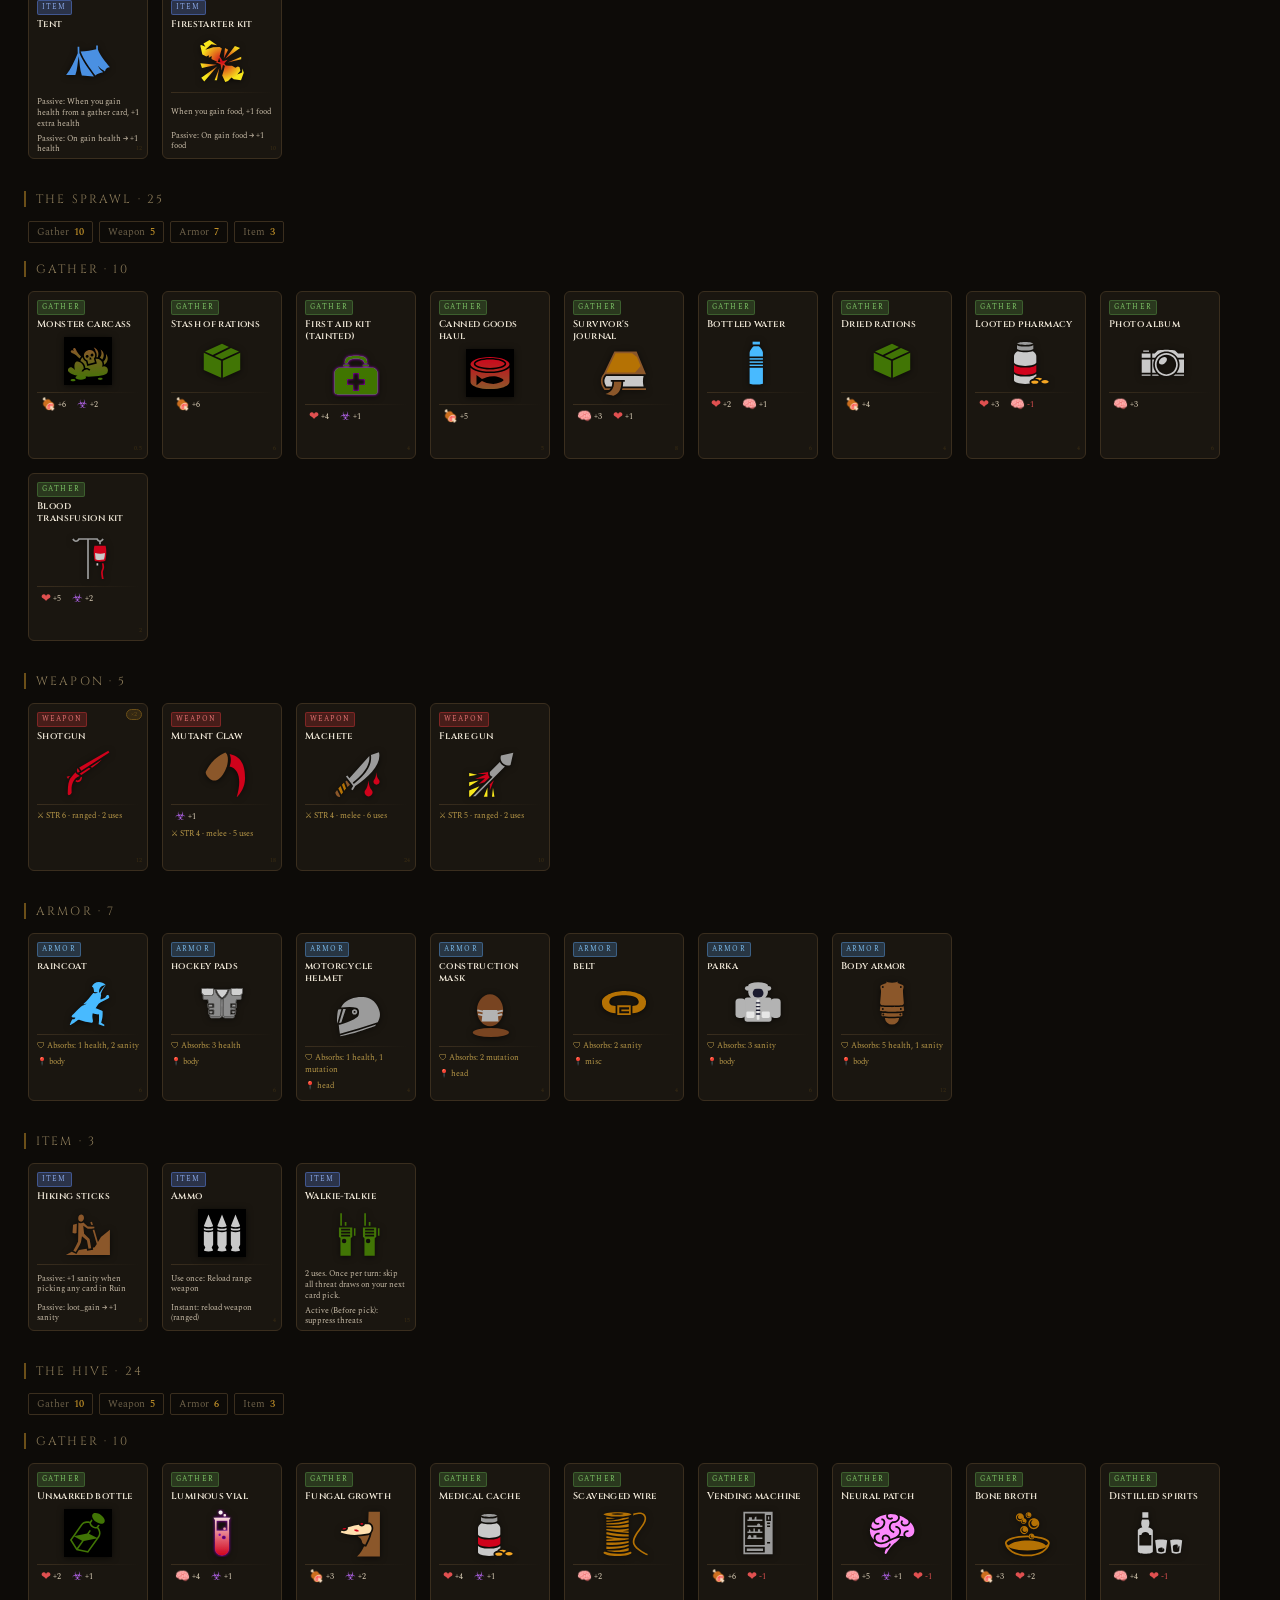
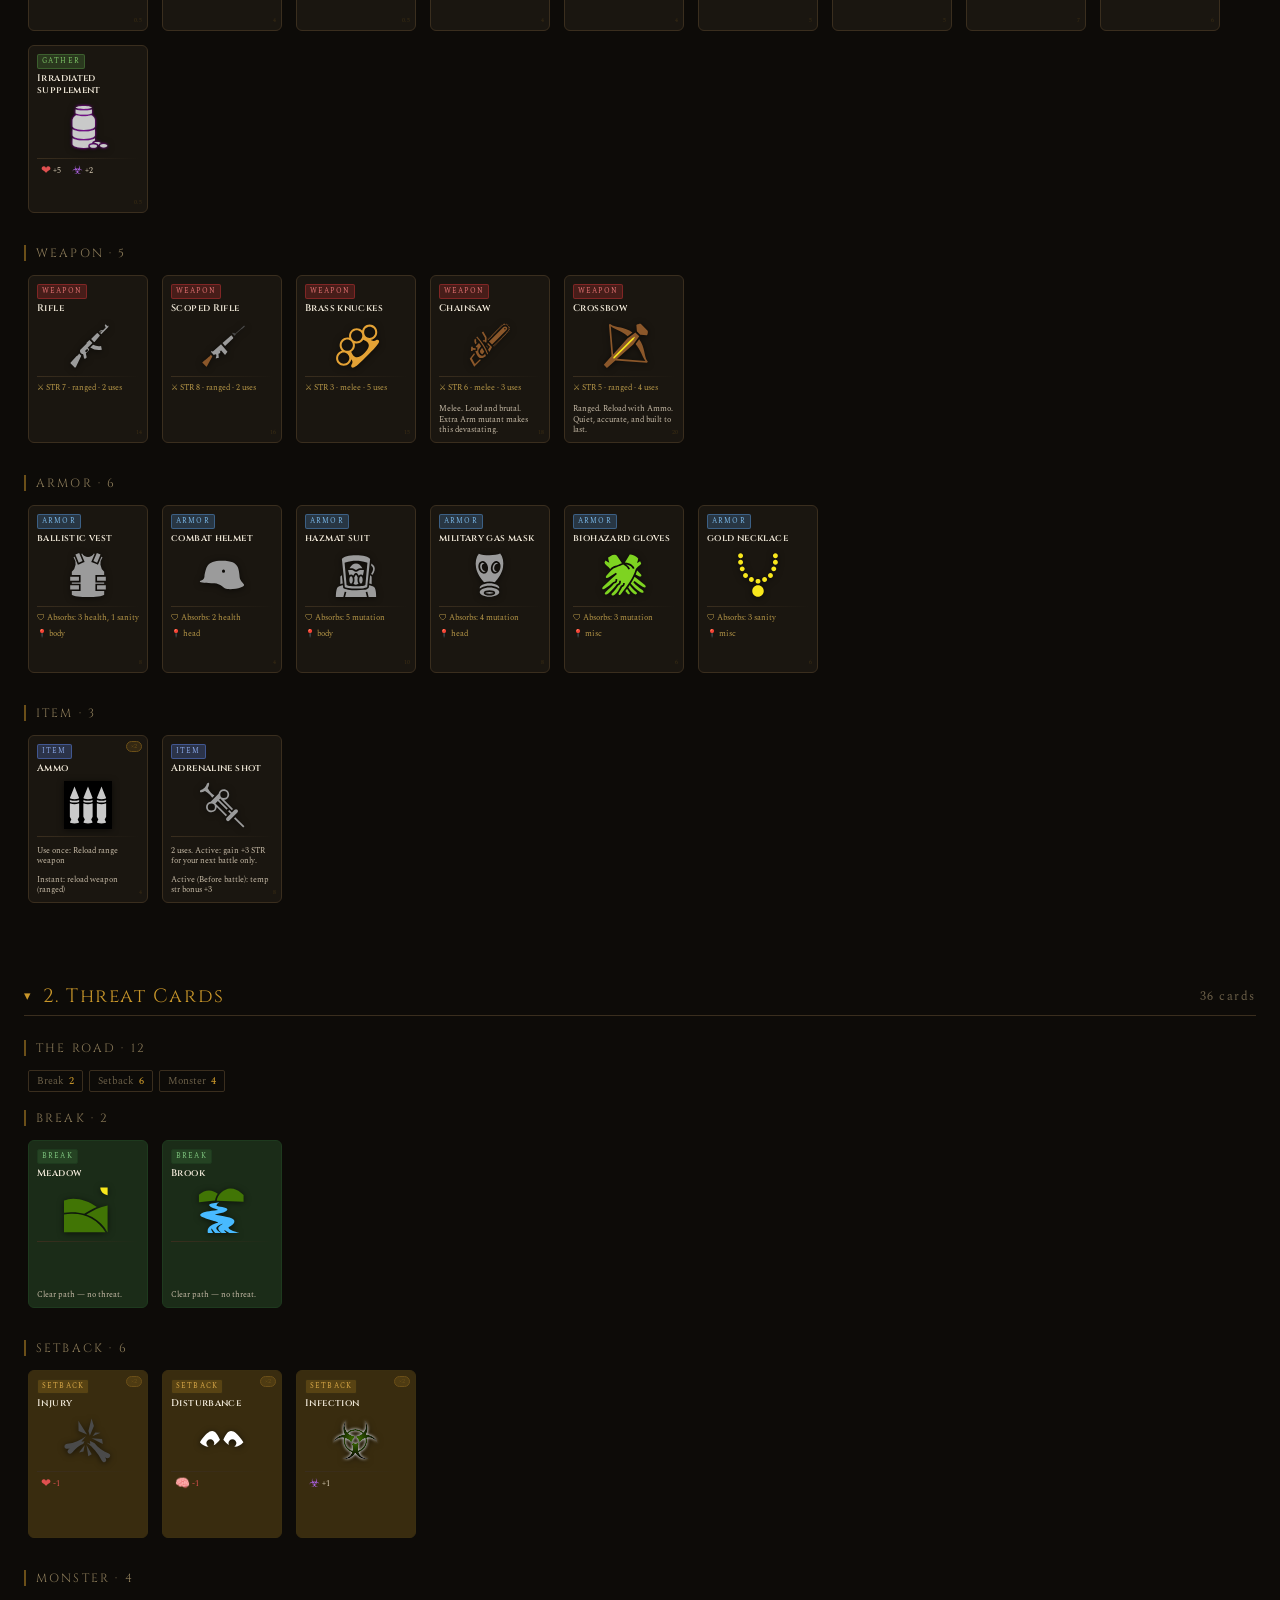
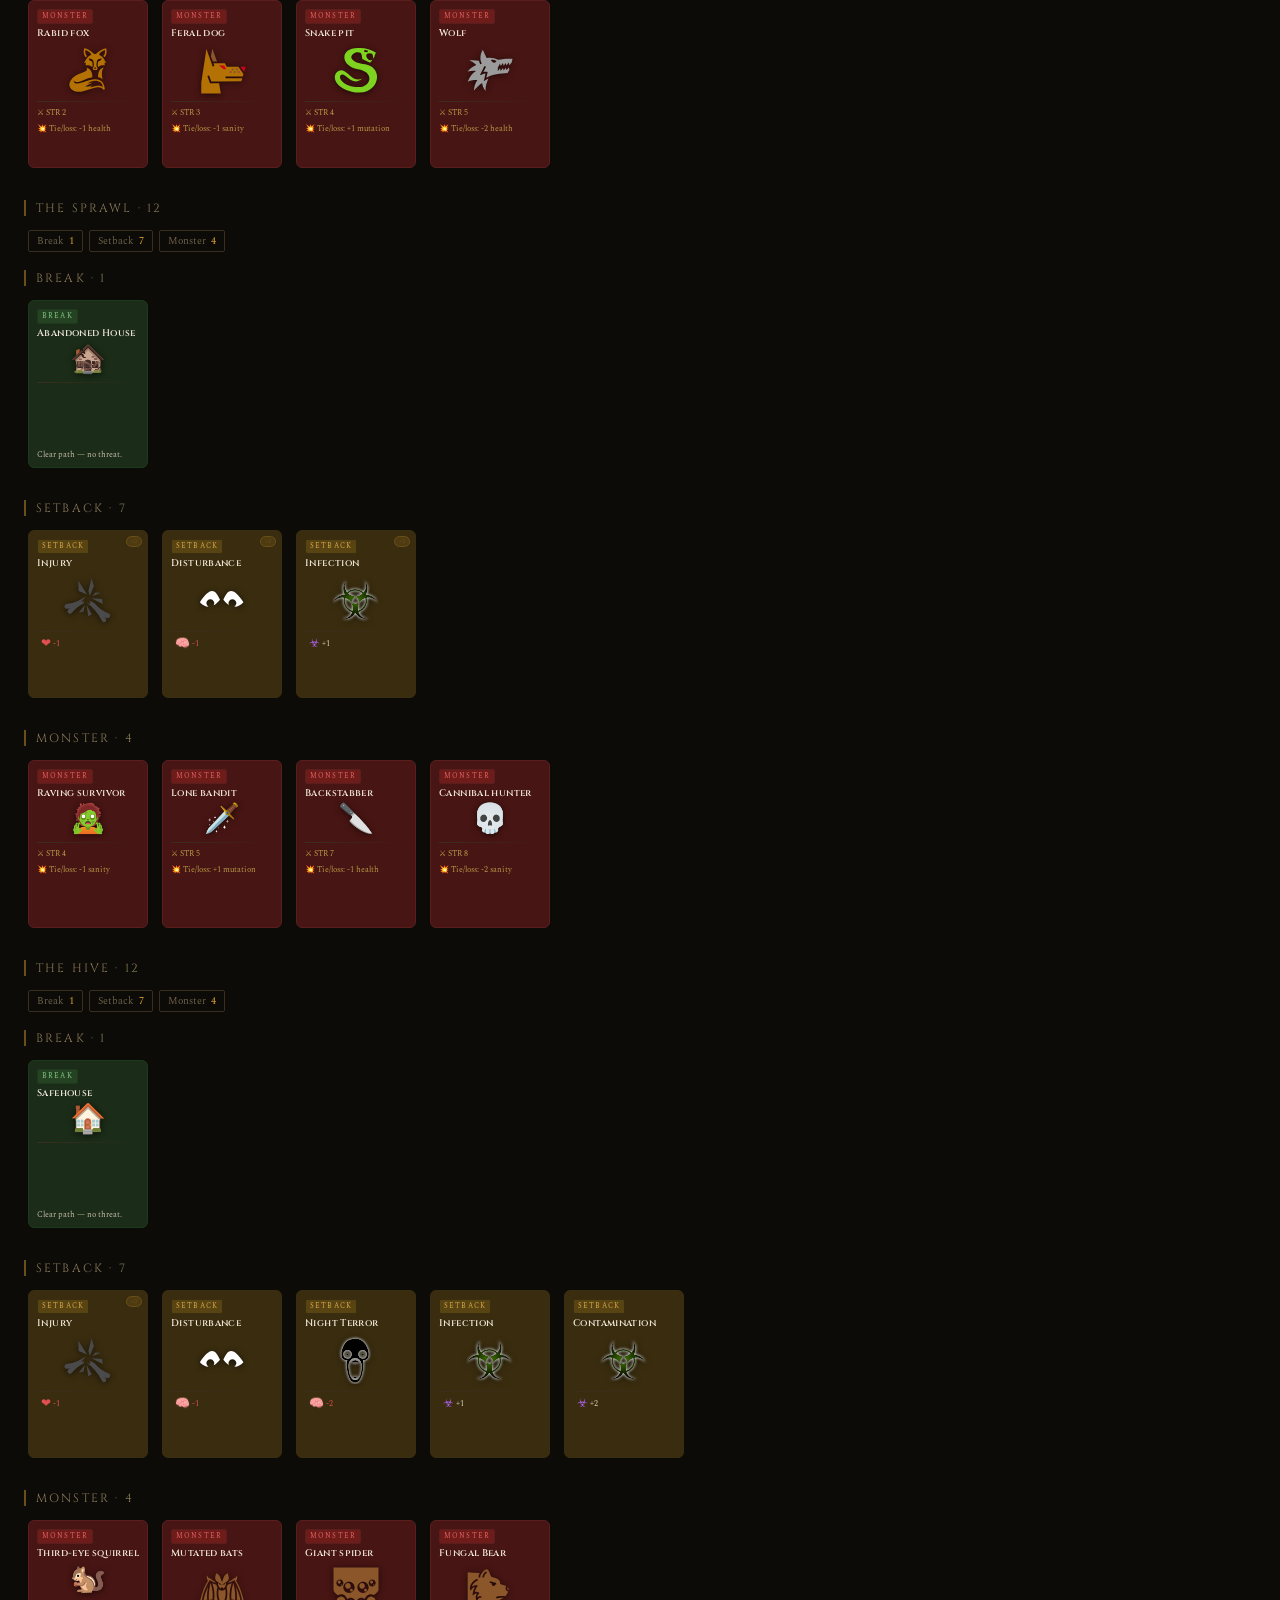
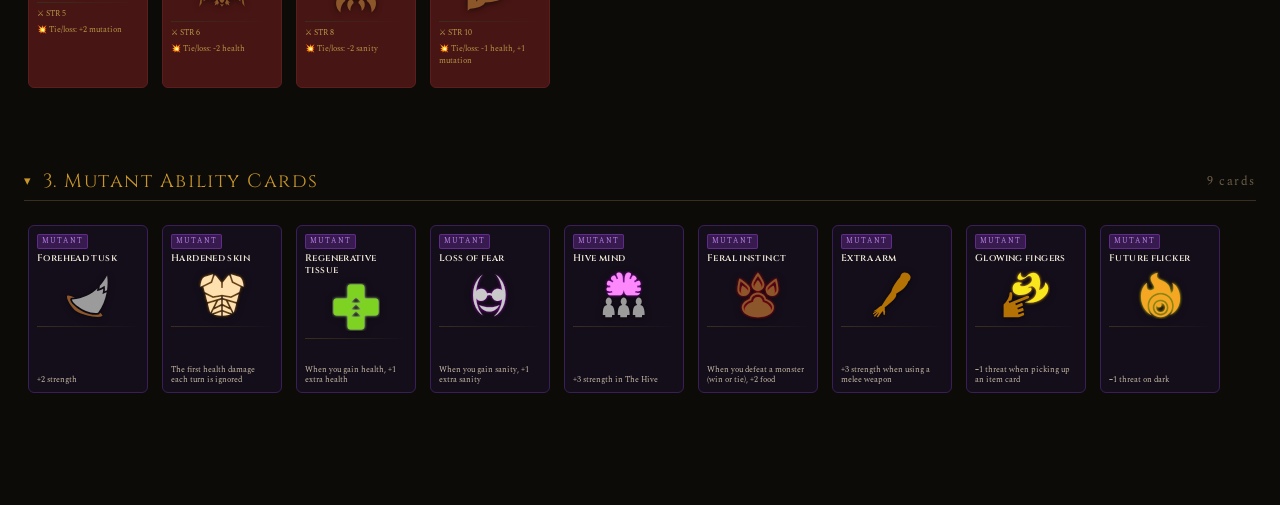
==== commit 3c035f64: "improve mutations and ensure allies get combat bonuses" ====
--- a/catalog.html
+++ b/catalog.html
@@ -187,7 +187,6 @@
     .badge-gather  { background: rgba(74,122,58,0.35);  color: #7dc466; border: 1px solid rgba(74,122,58,0.6); }
     .badge-item    { background: rgba(85,119,204,0.3);  color: #8aa8e8; border: 1px solid rgba(85,119,204,0.55); }
     .badge-weapon  { background: rgba(176,48,48,0.3);   color: #e07070; border: 1px solid rgba(176,48,48,0.55); }
-    .badge-vehicle { background: rgba(180,120,20,0.3);  color: #d8a040; border: 1px solid rgba(180,120,20,0.55); }
     .badge-armor   { background: rgba(80,140,200,0.28); color: #7ab8e8; border: 1px solid rgba(80,140,200,0.5); }
     .badge-mutant  { background: rgba(140,60,200,0.3);  color: #c080f0; border: 1px solid rgba(140,60,200,0.5); }
     .ttype-break   { background: rgba(60,120,60,0.3);   color: #80c880; border: 1px solid rgba(60,120,60,0.5); }
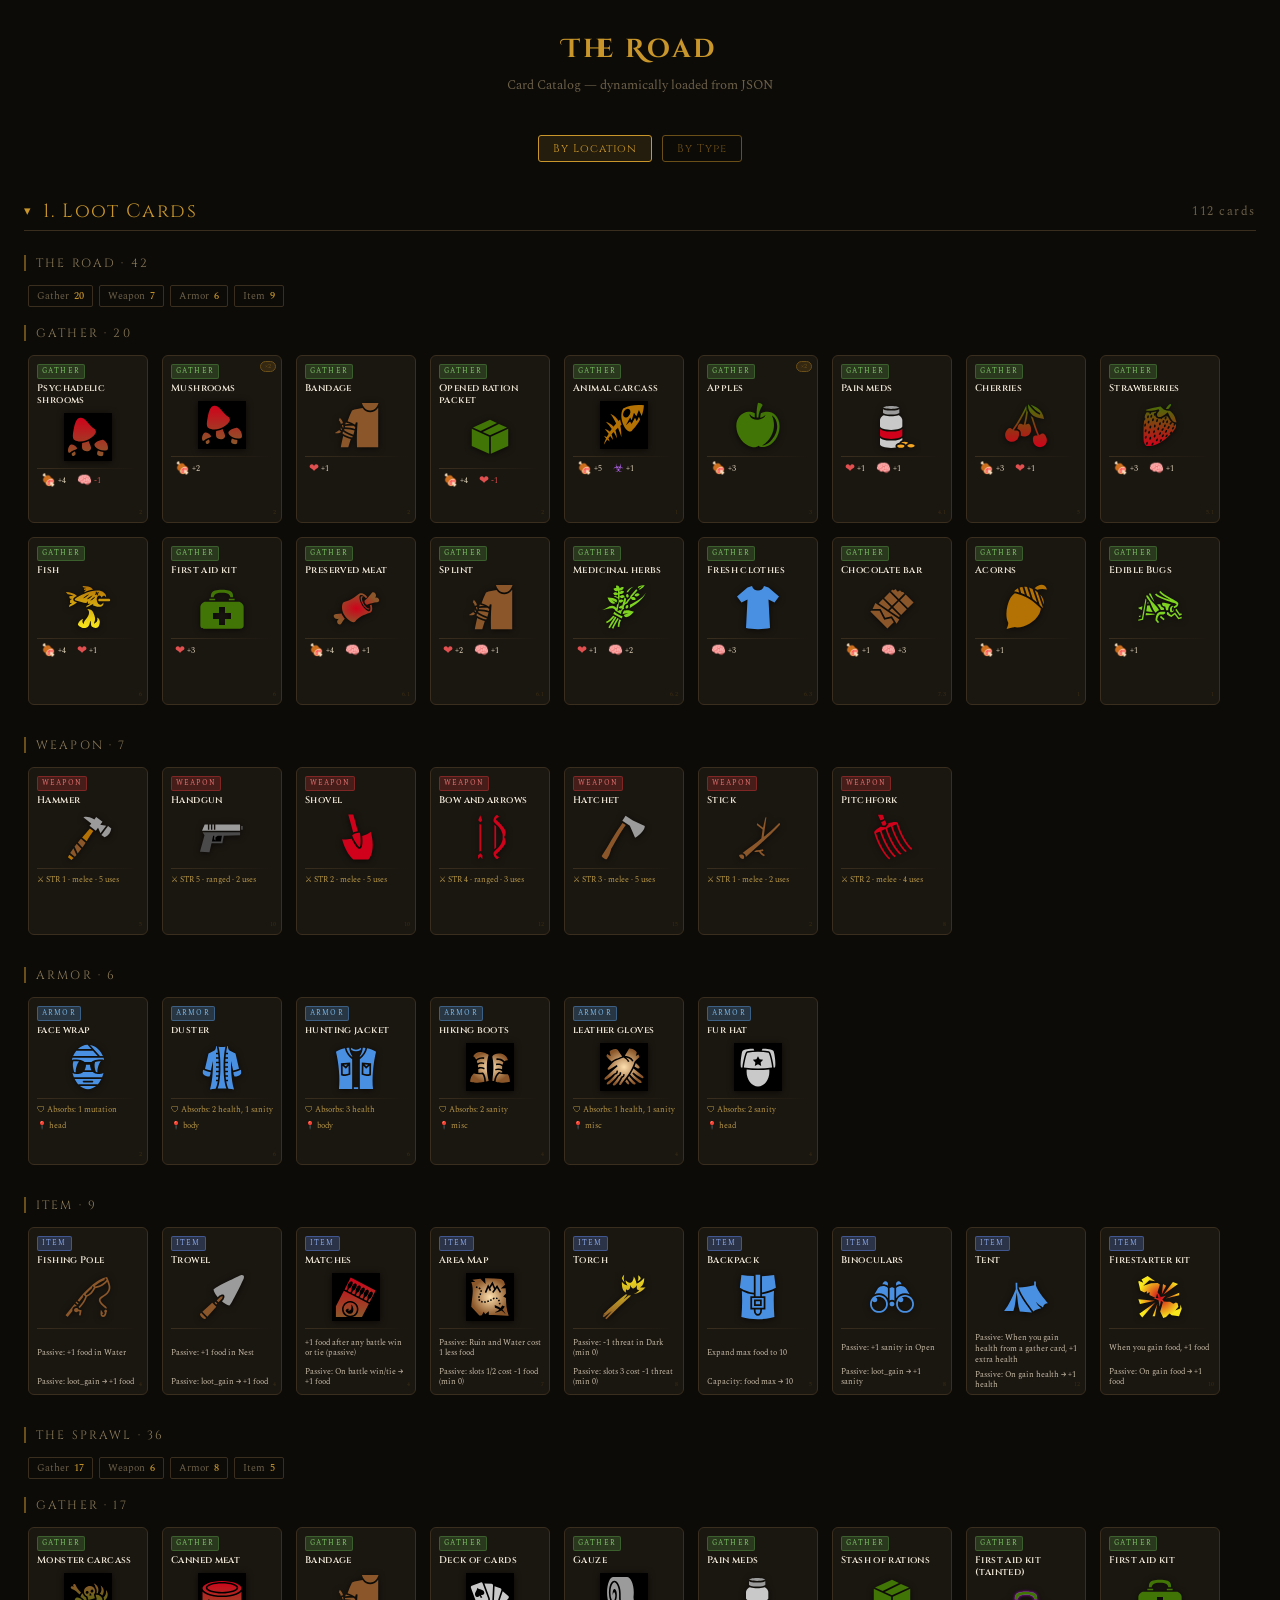
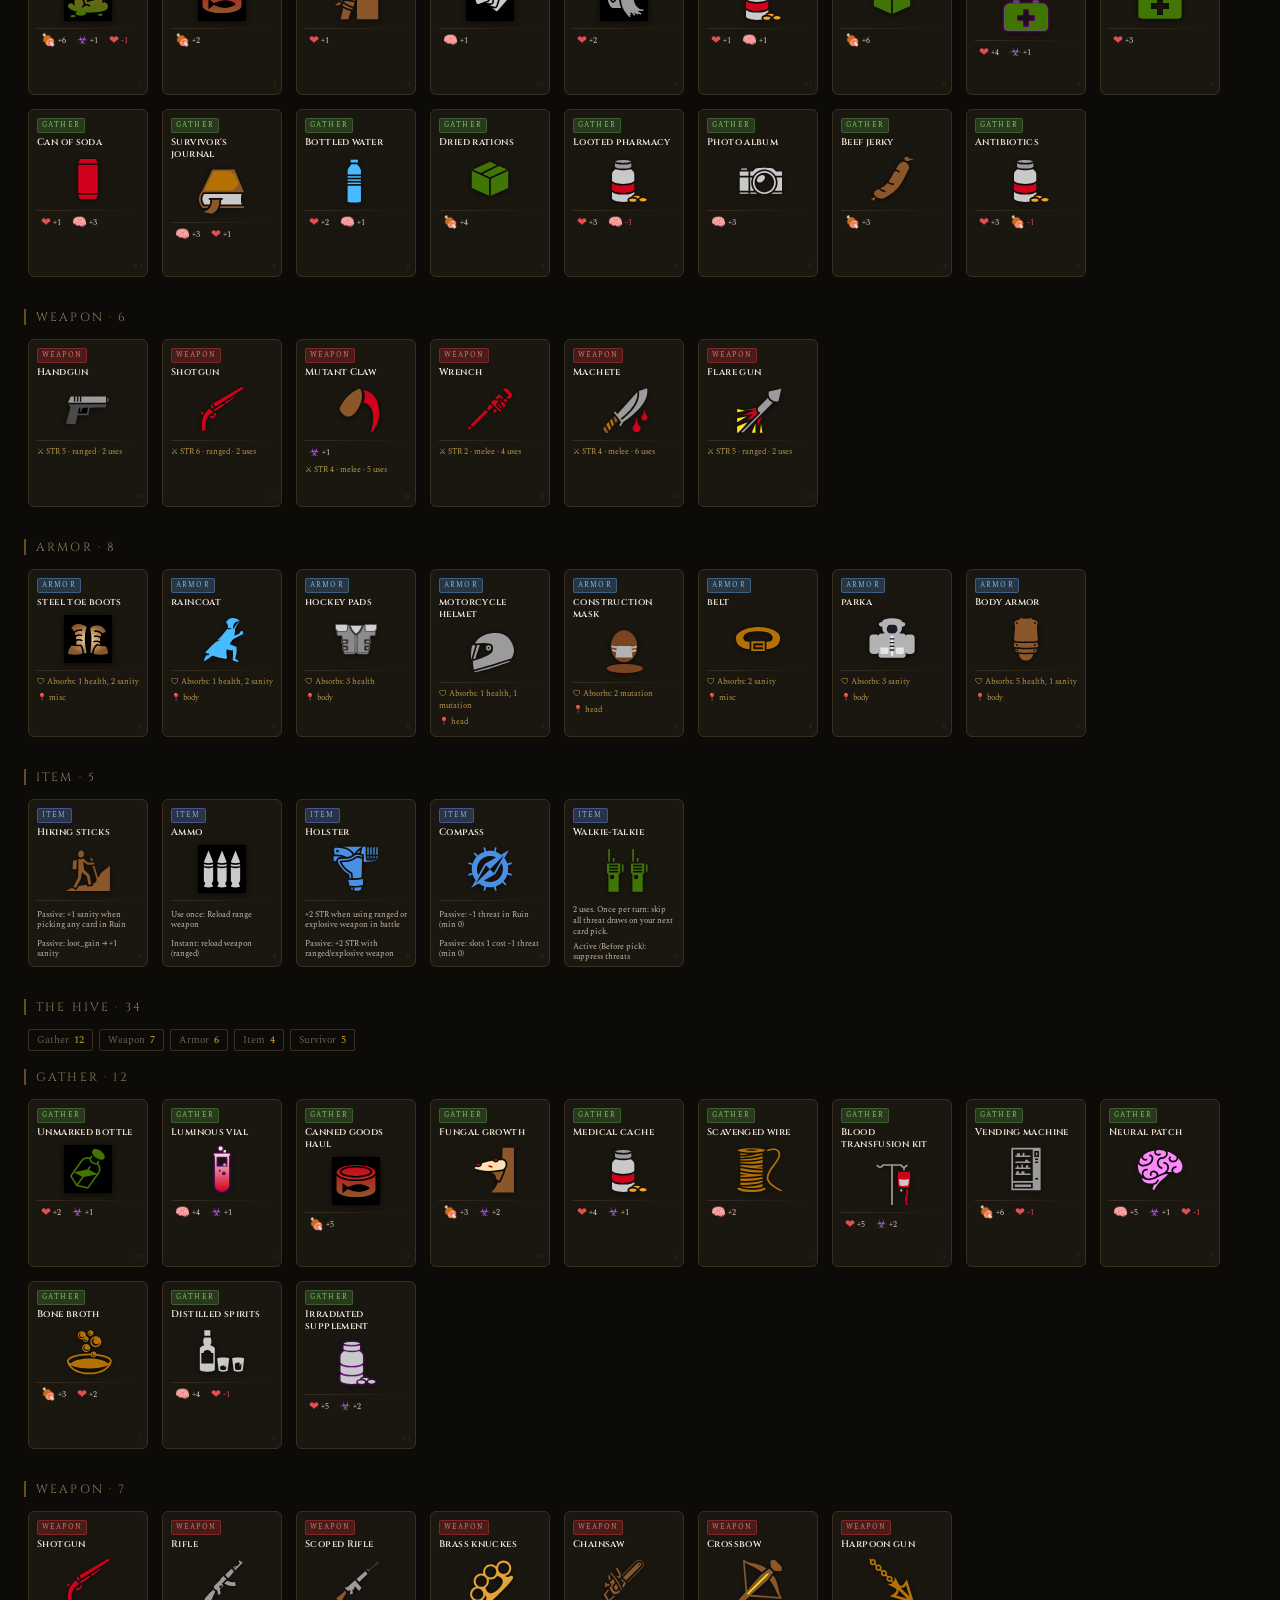
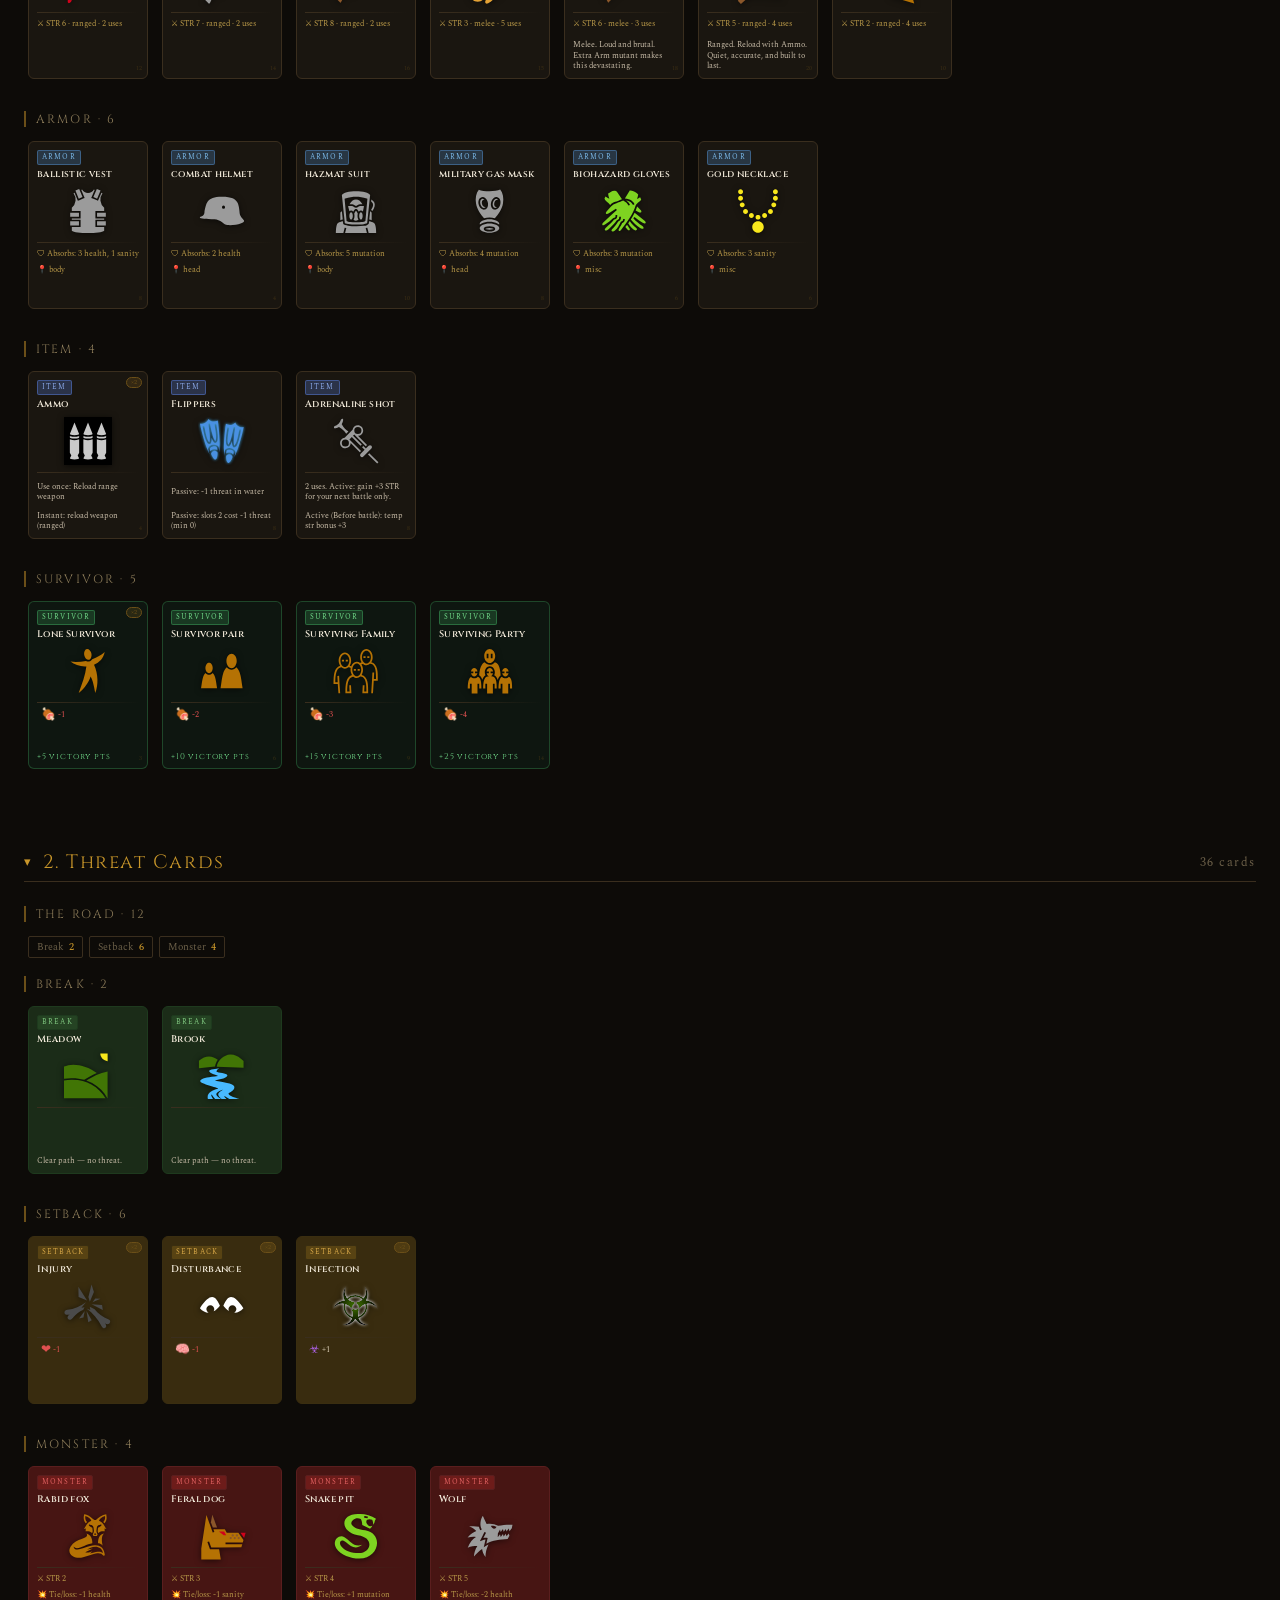
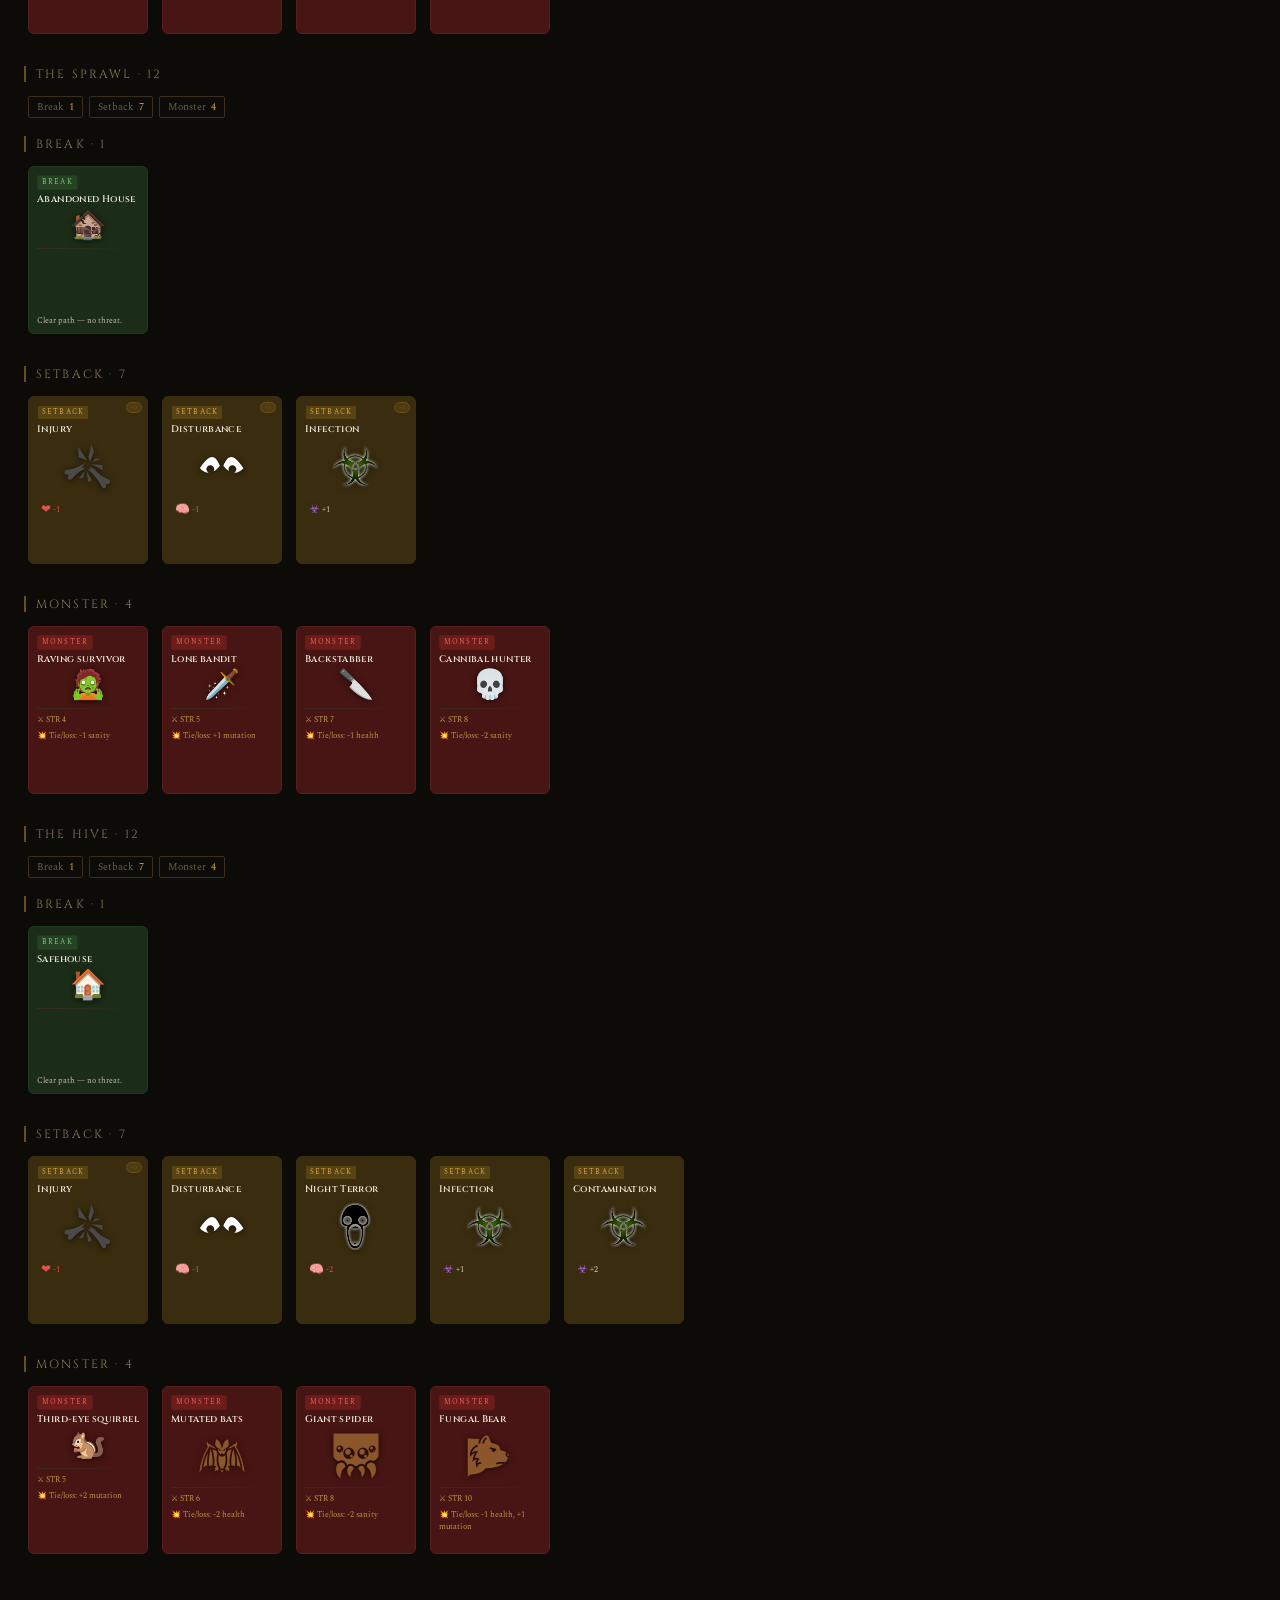
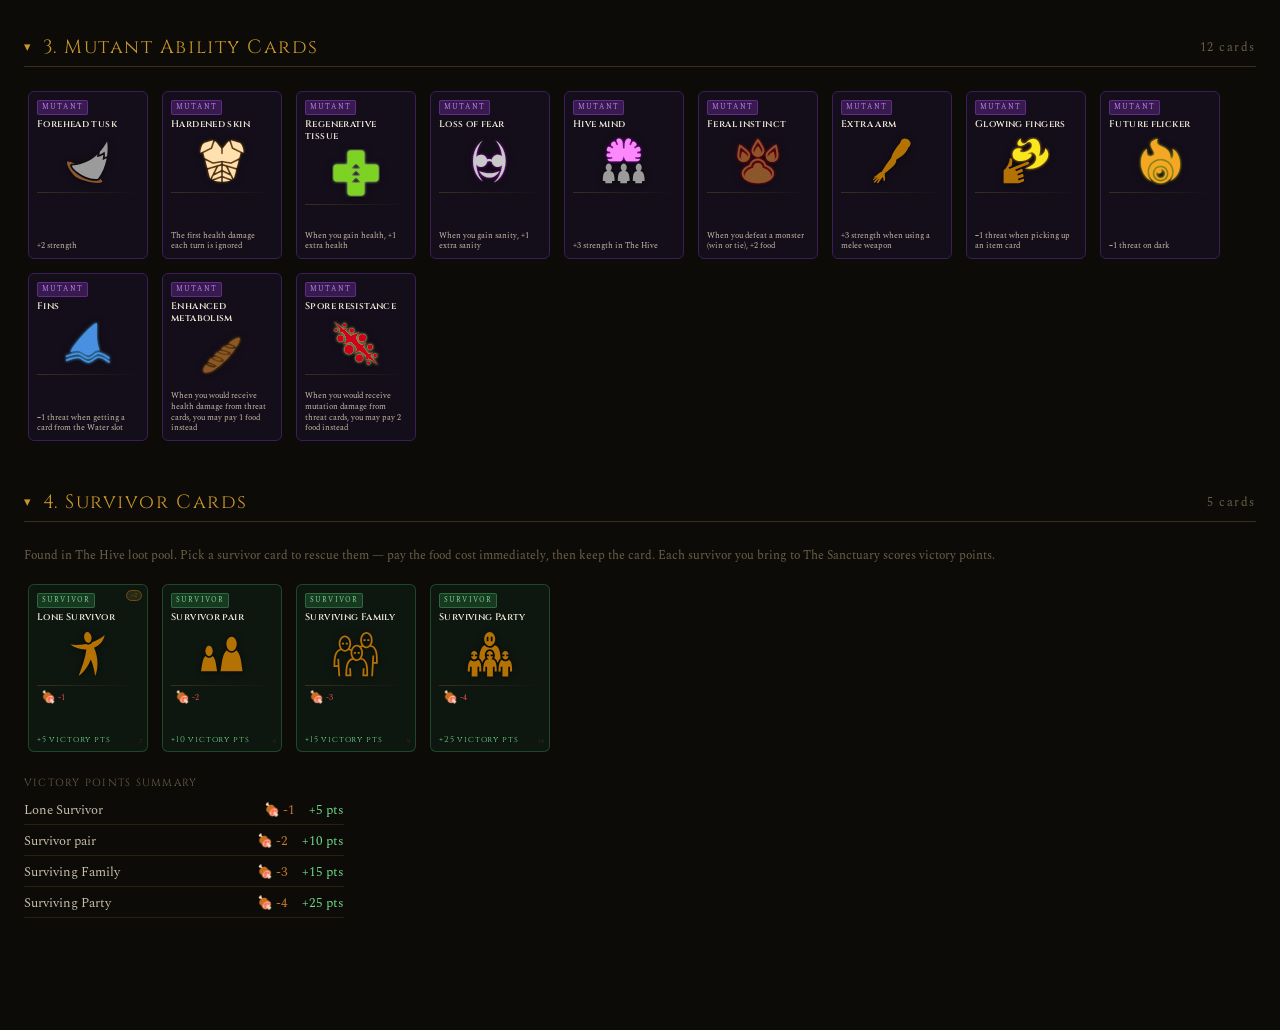
==== commit 9bd4f297: "points and survivor cards" ====
--- a/catalog.html
+++ b/catalog.html
@@ -184,14 +184,45 @@
       align-self: flex-start;
       line-height: 1.6;
     }
-    .badge-gather  { background: rgba(74,122,58,0.35);  color: #7dc466; border: 1px solid rgba(74,122,58,0.6); }
-    .badge-item    { background: rgba(85,119,204,0.3);  color: #8aa8e8; border: 1px solid rgba(85,119,204,0.55); }
-    .badge-weapon  { background: rgba(176,48,48,0.3);   color: #e07070; border: 1px solid rgba(176,48,48,0.55); }
-    .badge-armor   { background: rgba(80,140,200,0.28); color: #7ab8e8; border: 1px solid rgba(80,140,200,0.5); }
-    .badge-mutant  { background: rgba(140,60,200,0.3);  color: #c080f0; border: 1px solid rgba(140,60,200,0.5); }
-    .ttype-break   { background: rgba(60,120,60,0.3);   color: #80c880; border: 1px solid rgba(60,120,60,0.5); }
-    .ttype-setback { background: rgba(160,120,30,0.3);  color: #d8a848; border: 1px solid rgba(160,120,30,0.5); }
-    .ttype-monster { background: rgba(180,40,40,0.35);  color: #e06060; border: 1px solid rgba(180,40,40,0.6); }
+    .badge-gather   { background: rgba(74,122,58,0.35);  color: #7dc466; border: 1px solid rgba(74,122,58,0.6); }
+    .badge-item     { background: rgba(85,119,204,0.3);  color: #8aa8e8; border: 1px solid rgba(85,119,204,0.55); }
+    .badge-weapon   { background: rgba(176,48,48,0.3);   color: #e07070; border: 1px solid rgba(176,48,48,0.55); }
+    .badge-armor    { background: rgba(80,140,200,0.28); color: #7ab8e8; border: 1px solid rgba(80,140,200,0.5); }
+    .badge-mutant   { background: rgba(140,60,200,0.3);  color: #c080f0; border: 1px solid rgba(140,60,200,0.5); }
+    .badge-survivor { background: rgba(60,160,90,0.25);  color: #70d888; border: 1px solid rgba(60,160,90,0.5); }
+    .ttype-break    { background: rgba(60,120,60,0.3);   color: #80c880; border: 1px solid rgba(60,120,60,0.5); }
+    .ttype-setback  { background: rgba(160,120,30,0.3);  color: #d8a848; border: 1px solid rgba(160,120,30,0.5); }
+    .ttype-monster  { background: rgba(180,40,40,0.35);  color: #e06060; border: 1px solid rgba(180,40,40,0.6); }
+
+    /* ── Survivor card ── */
+    .survivor-card {
+      width: var(--card-w);
+      height: var(--card-h);
+      background: #0e1610;
+      border: 1px solid rgba(60,160,90,0.35);
+      border-radius: 6px;
+      position: relative;
+      display: flex;
+      flex-direction: column;
+      align-items: flex-start;
+      padding: 8px 8px 6px;
+      gap: 4px;
+      cursor: default;
+      transition: border-color 0.15s, box-shadow 0.15s;
+    }
+    .survivor-card:hover {
+      border-color: rgba(60,160,90,0.7);
+      box-shadow: 0 4px 20px rgba(60,160,90,0.14);
+    }
+
+    /* ── Points label shown on survivor (and gear) cards ── */
+    .card-pts {
+      font-family: 'Cinzel', serif;
+      font-size: 0.52rem;
+      letter-spacing: 0.1em;
+      color: #70d888;
+      margin-top: auto;
+    }
 
     .card-name {
       font-family: 'Cinzel', serif;
@@ -383,7 +414,7 @@
 
   const LOCATIONS = ['road', 'sprawl', 'hive'];
   const LOCATION_LABELS = { road: 'The Road', sprawl: 'The Sprawl', hive: 'The Hive' };
-  const LOOT_TYPES  = ['gather', 'weapon', 'armor', 'item'];
+  const LOOT_TYPES  = ['gather', 'weapon', 'armor', 'item', 'survivor'];
   const THREAT_TYPES = ['break', 'setback', 'monster'];
 
   /* ── Icon helper ── */
@@ -592,6 +623,75 @@
     return wrap;
   }
 
+  /* ── Render survivor card ── */
+  function renderSurvivorCard(card, dupeCount) {
+    const wrap = document.createElement('div');
+    wrap.className = 'survivor-card';
+
+    const badge = document.createElement('div');
+    badge.className = 'card-type-badge badge-survivor';
+    badge.textContent = 'survivor';
+    wrap.appendChild(badge);
+
+    if (dupeCount > 1) {
+      const dupe = document.createElement('div');
+      dupe.className = 'card-dupe-badge';
+      dupe.textContent = `×${dupeCount}`;
+      wrap.appendChild(dupe);
+    }
+
+    const name = document.createElement('div');
+    name.className = 'card-name';
+    name.textContent = card.name;
+    wrap.appendChild(name);
+
+    const iconEl = createIconEl(card.icon, card.name, 'card-icon-img');
+    if (iconEl) wrap.appendChild(iconEl);
+
+    wrap.appendChild(Object.assign(document.createElement('div'), { className: 'card-divider' }));
+
+    if (card.effects && Object.keys(card.effects).length > 0) {
+      const efRow = document.createElement('div');
+      efRow.className = 'card-effects';
+      for (const [key, val] of Object.entries(card.effects)) {
+        const meta = EFFECT_META[key];
+        if (!meta) continue;
+        const chip = document.createElement('div');
+        chip.className = 'effect-chip';
+        const ico = document.createElement('span');
+        ico.className = `ef-icon ${meta.cls}`;
+        ico.textContent = meta.icon;
+        const num = document.createElement('span');
+        num.className = val >= 0 ? 'ef-pos' : 'ef-neg';
+        num.textContent = (val > 0 ? '+' : '') + val;
+        chip.appendChild(ico); chip.appendChild(num);
+        efRow.appendChild(chip);
+      }
+      wrap.appendChild(efRow);
+    }
+
+    if (card.text) {
+      const txt = document.createElement('div');
+      txt.className = 'card-text';
+      txt.textContent = card.text;
+      wrap.appendChild(txt);
+    }
+
+    if (card.points != null) {
+      const pts = document.createElement('div');
+      pts.className = 'card-pts';
+      pts.textContent = `+${card.points} victory pts`;
+      wrap.appendChild(pts);
+    }
+
+    const val = document.createElement('div');
+    val.className = 'card-value';
+    val.textContent = card.value;
+    wrap.appendChild(val);
+
+    return wrap;
+  }
+
   /* ── Human-readable mechanism summary ── */
   function mechanismSummary(m) {
     if (!m) return '';
@@ -742,7 +842,9 @@
             const typeCards = locCards.filter(c => c.type === type);
             if (!typeCards.length) continue;
             const duped = collapsedupes(typeCards);
-            const cardEls = duped.map(({ card, count }) => renderLootCard(card, count));
+            const cardEls = duped.map(({ card, count }) =>
+              type === 'survivor' ? renderSurvivorCard(card, count) : renderLootCard(card, count)
+            );
             const sub = buildGroup(type, cardEls, typeCards.length);
             if (sub) locGroup.appendChild(sub);
             total += typeCards.length;
@@ -755,7 +857,9 @@
           const typeCards = allLoot.filter(c => c.type === type);
           if (!typeCards.length) continue;
           const duped = collapsedupes(typeCards);
-          const cardEls = duped.map(({ card, count }) => renderLootCard(card, count));
+          const cardEls = duped.map(({ card, count }) =>
+            type === 'survivor' ? renderSurvivorCard(card, count) : renderLootCard(card, count)
+          );
           const group = buildGroup(type, cardEls, typeCards.length);
           if (group) {
             const tallies = {};
@@ -837,6 +941,41 @@
       body.appendChild(row);
       return allMutants.length;
     }));
+
+    /* ─── 4. SURVIVORS ─── */
+    const survivorCards = allLoot.filter(c => c.type === 'survivor');
+    if (survivorCards.length > 0) {
+      catalog.appendChild(buildSection('4. Survivor Cards', body => {
+        const note = document.createElement('div');
+        note.style.cssText = 'font-family:Spectral,serif;font-size:0.78rem;color:#6b5f48;margin-bottom:18px;line-height:1.6;';
+        note.textContent = 'Found in The Hive loot pool. Pick a survivor card to rescue them — pay the food cost immediately, then keep the card. Each survivor you bring to The Sanctuary scores victory points.';
+        body.appendChild(note);
+
+        const duped = collapsedupes(survivorCards);
+        const row = document.createElement('div');
+        row.className = 'card-row';
+        duped.forEach(({ card, count }) => row.appendChild(renderSurvivorCard(card, count)));
+        body.appendChild(row);
+
+        // Points summary table
+        const table = document.createElement('div');
+        table.style.cssText = 'margin-top:24px;display:flex;flex-direction:column;gap:6px;max-width:320px;';
+        const tableTitle = document.createElement('div');
+        tableTitle.style.cssText = 'font-family:Cinzel,serif;font-size:0.65rem;letter-spacing:0.12em;text-transform:uppercase;color:#6b5f48;margin-bottom:4px;';
+        tableTitle.textContent = 'Victory Points Summary';
+        table.appendChild(tableTitle);
+        duped.forEach(({ card }) => {
+          const row2 = document.createElement('div');
+          row2.style.cssText = 'display:flex;justify-content:space-between;font-family:Spectral,serif;font-size:0.8rem;color:#c8bcaa;border-bottom:1px solid #2a2010;padding-bottom:4px;';
+          const foodCost = card.effects?.food ?? 0;
+          row2.innerHTML = `<span>${card.name}</span><span style="display:flex;gap:14px;"><span style="color:#c87828">🍖 ${foodCost}</span><span style="color:#70d888">+${card.points ?? 0} pts</span></span>`;
+          table.appendChild(row2);
+        });
+        body.appendChild(table);
+
+        return survivorCards.length;
+      }));
+    }
   }
 
   /* ── Load data ── */
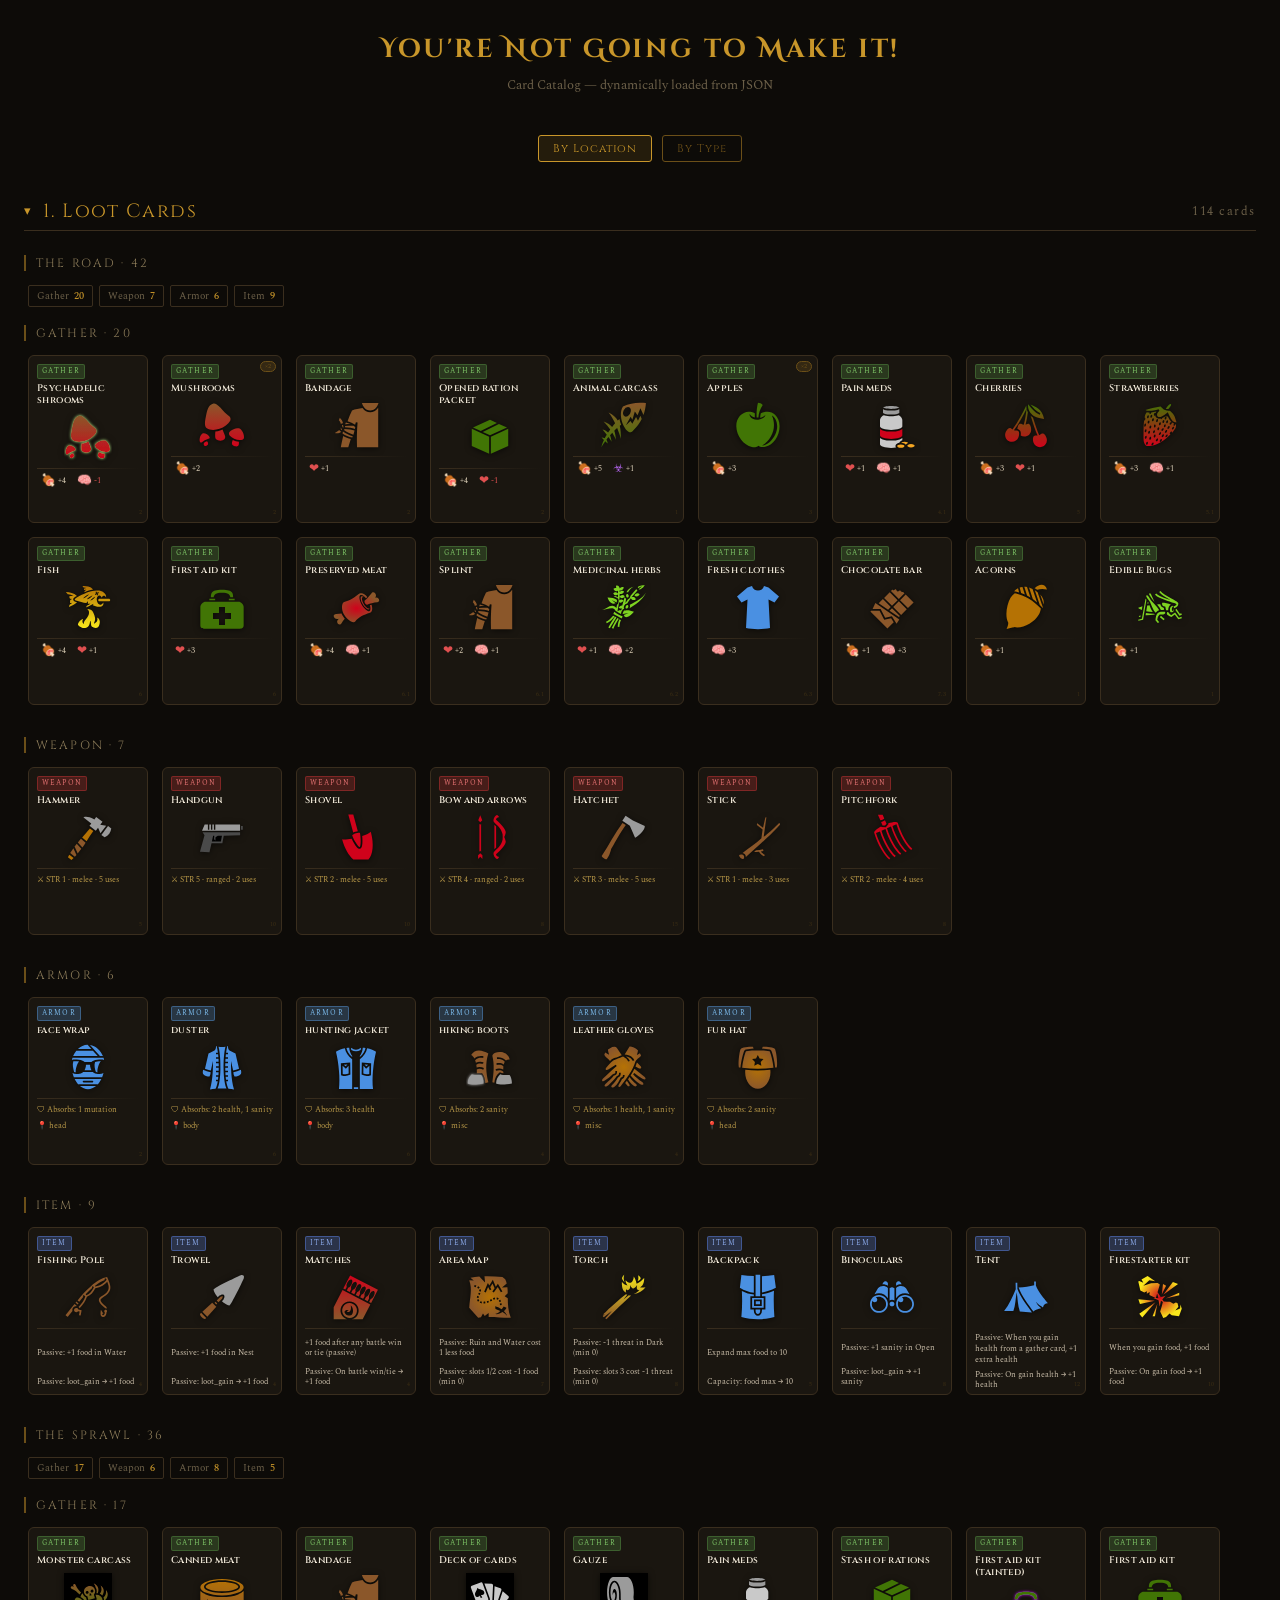
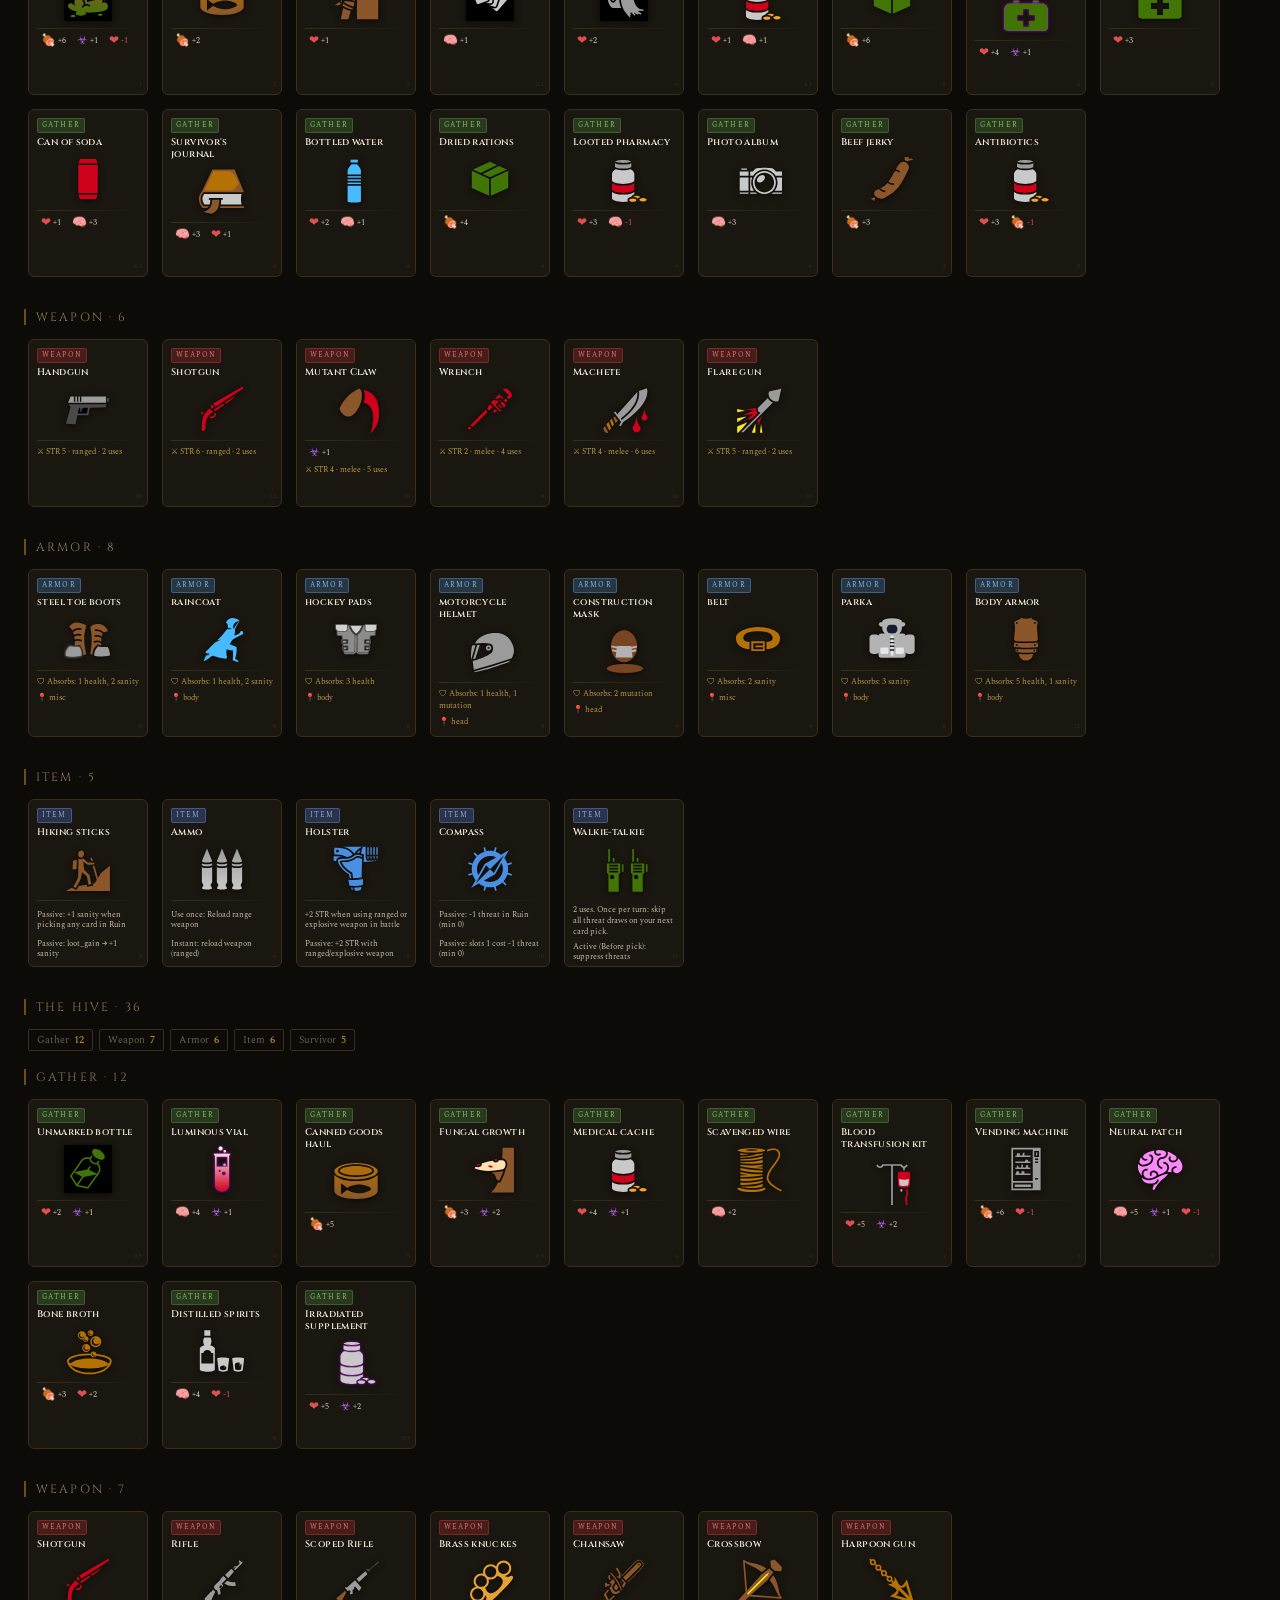
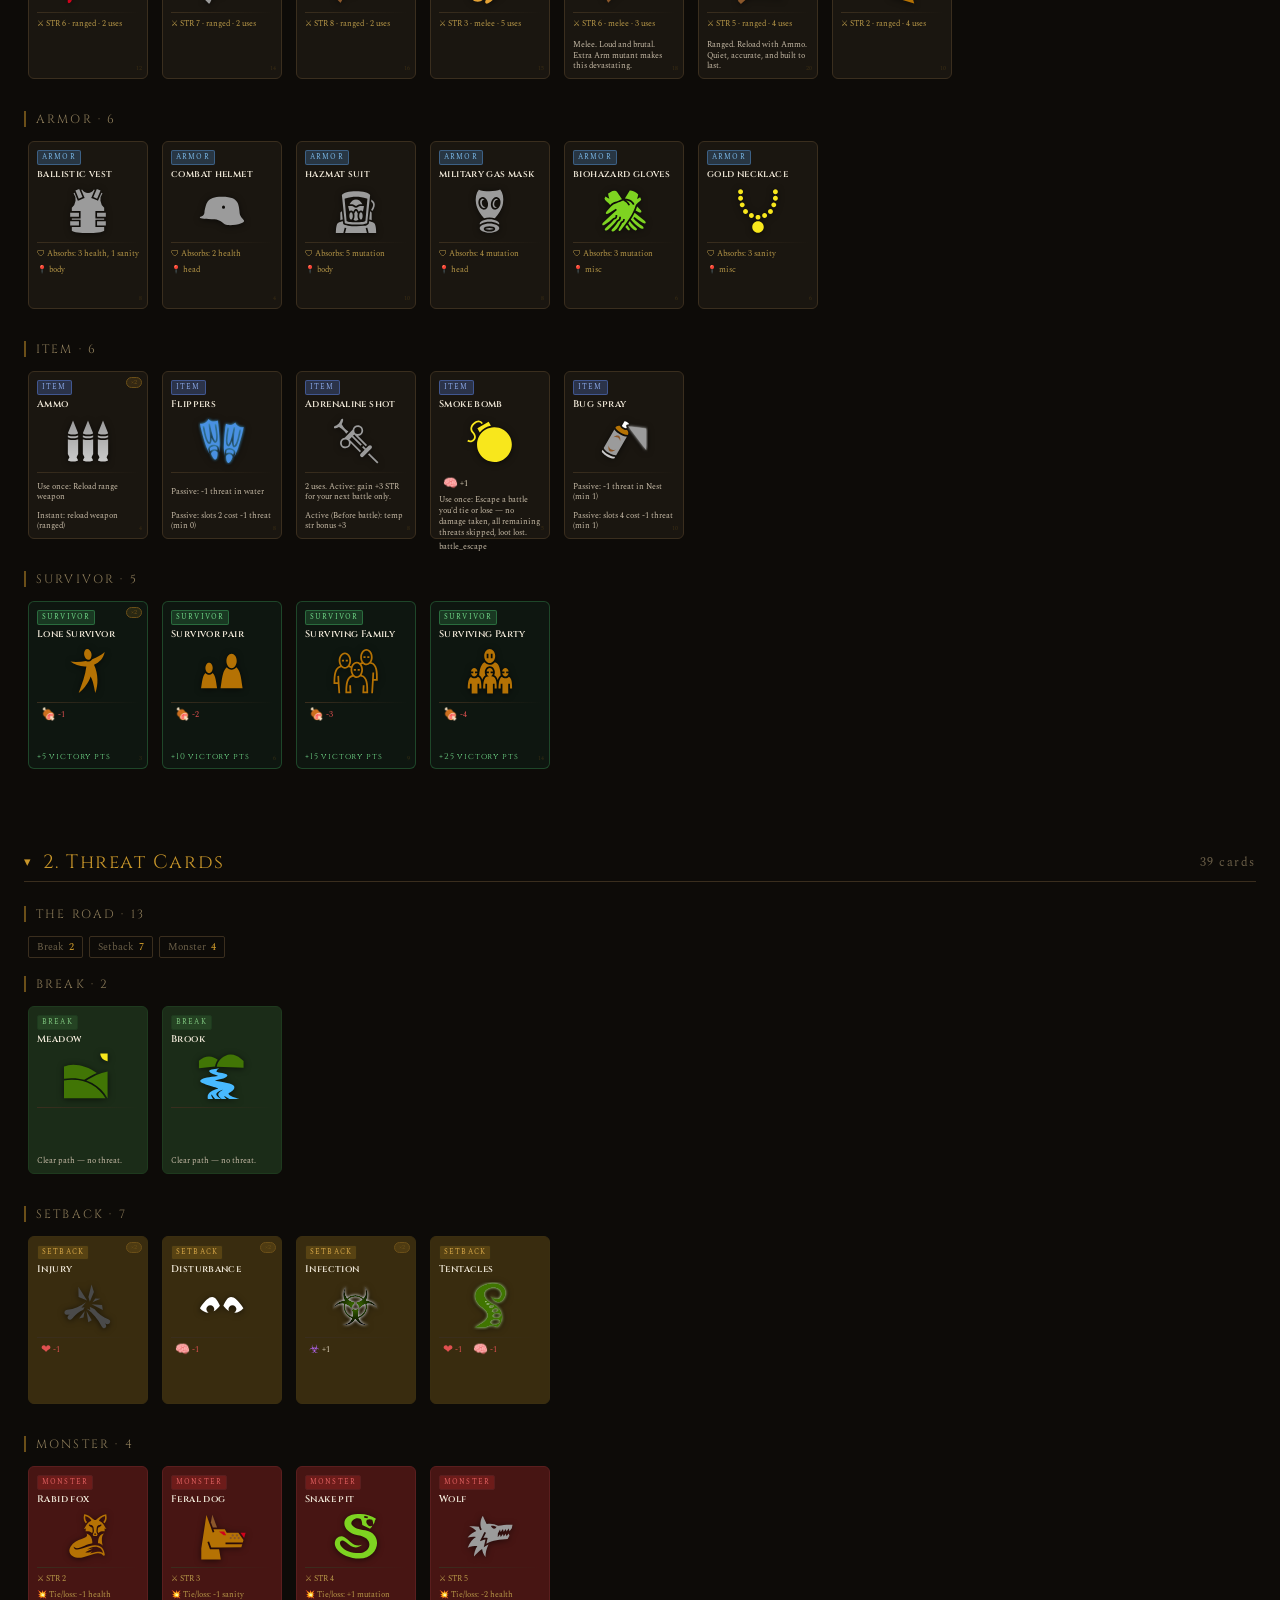
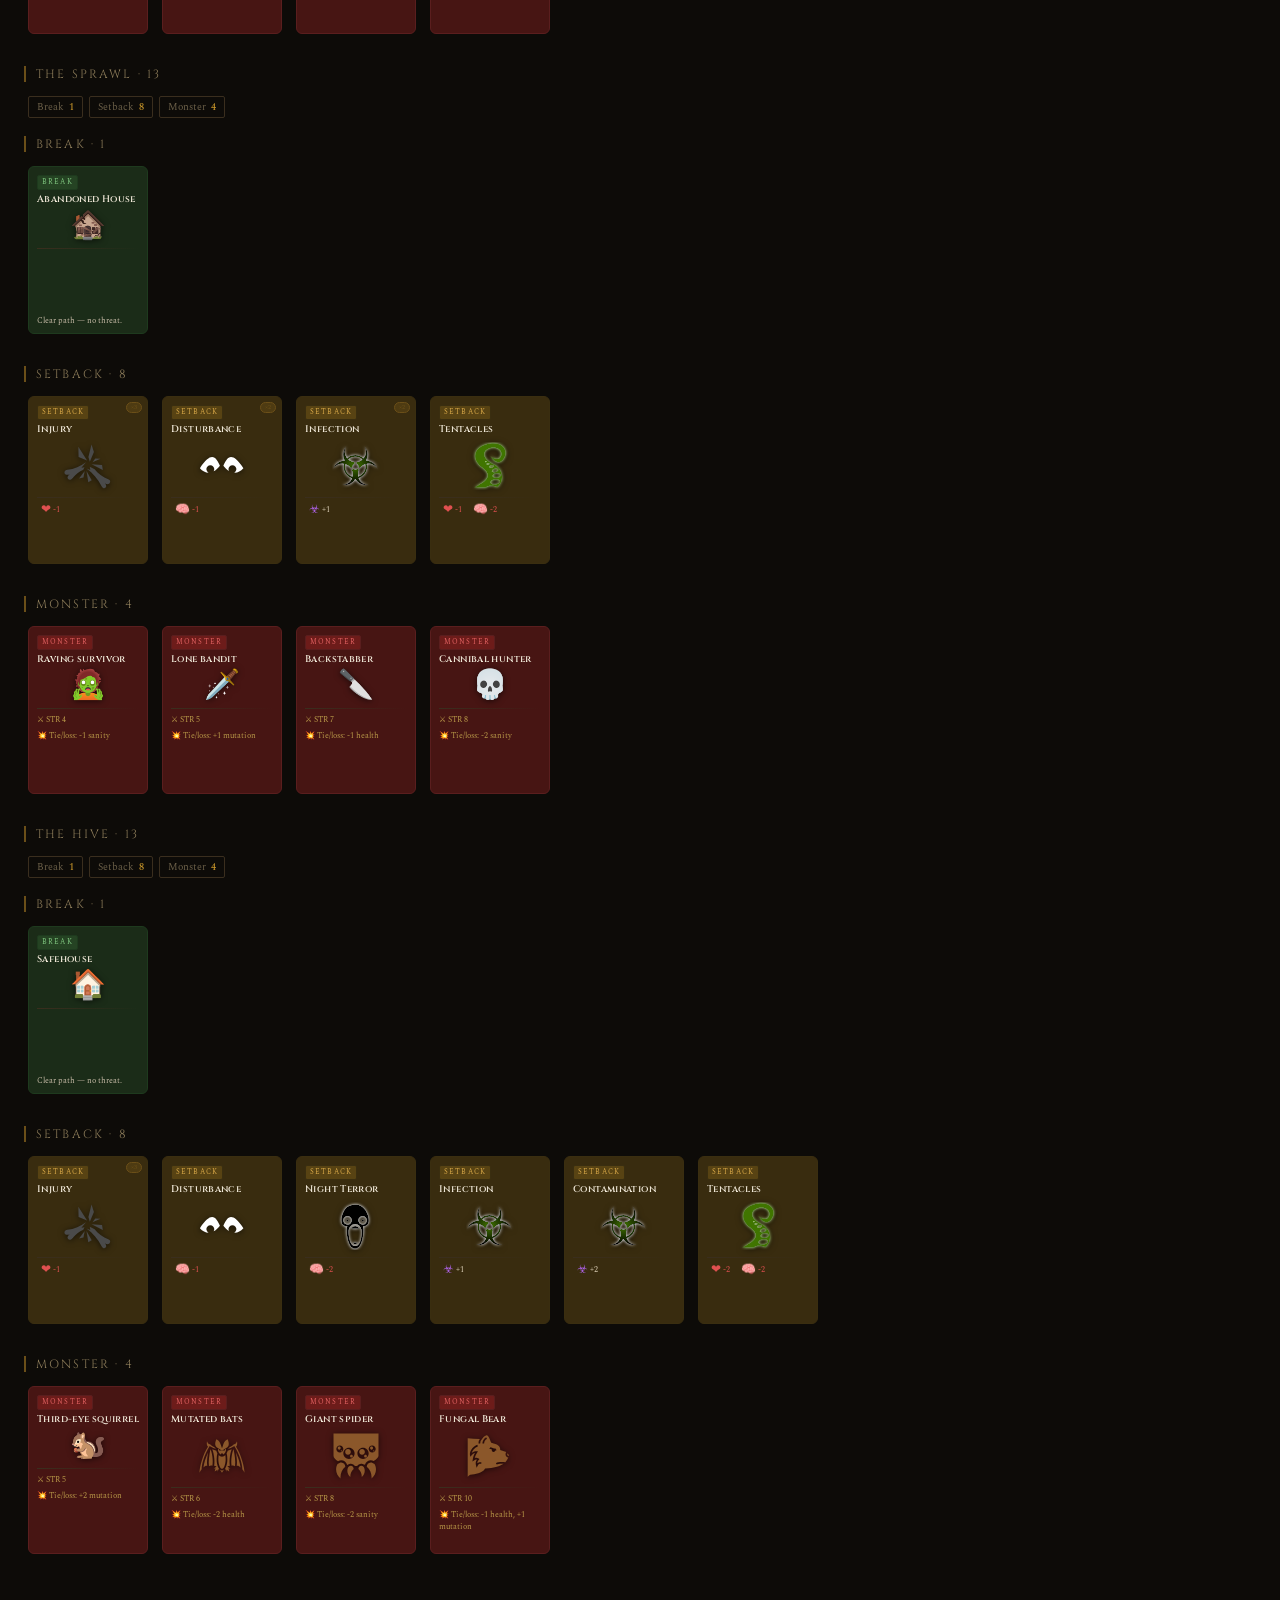
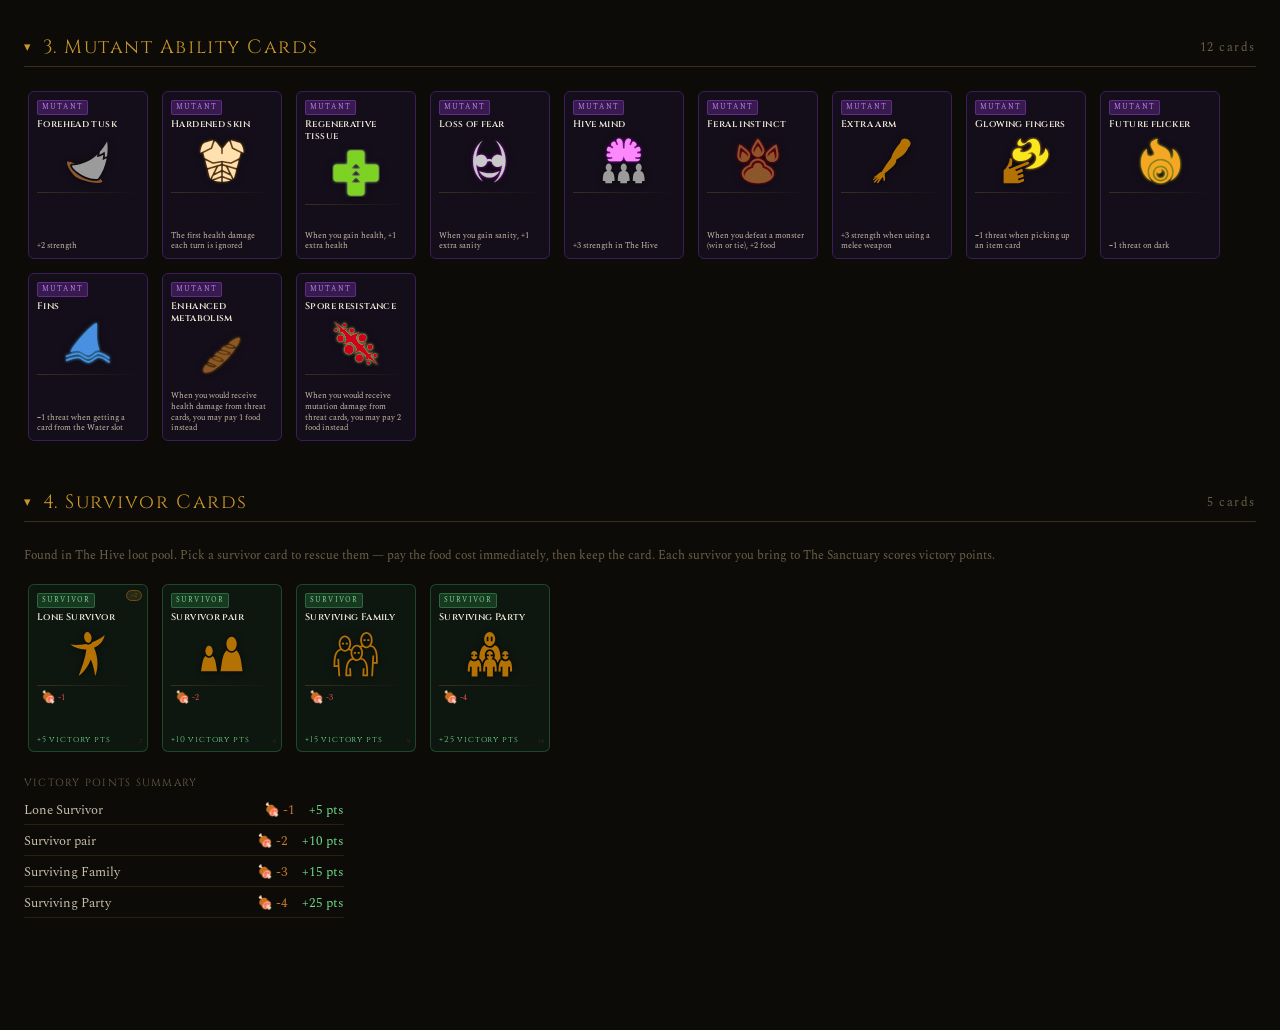
==== commit 8735160d: "Change the name" ====
--- a/catalog.html
+++ b/catalog.html
@@ -3,7 +3,7 @@
 <head>
   <meta charset="UTF-8">
   <meta name="viewport" content="width=device-width, initial-scale=1.0">
-  <title>The Road — Card Catalog</title>
+  <title>You're Not Going to Make it! — Card Catalog</title>
   <link href="https://fonts.googleapis.com/css2?family=Cinzel+Decorative:wght@700&family=Cinzel:wght@400;600&family=Spectral:wght@300;400;500&display=swap" rel="stylesheet">
   <style>
     *, *::before, *::after { box-sizing: border-box; margin: 0; padding: 0; }
@@ -391,7 +391,7 @@
 </head>
 <body>
 
-<h1>The Road</h1>
+<h1>You're Not Going to Make it!</h1>
 <p class="subtitle">Card Catalog — dynamically loaded from JSON</p>
 
 <div id="loading">Loading decks…</div>
